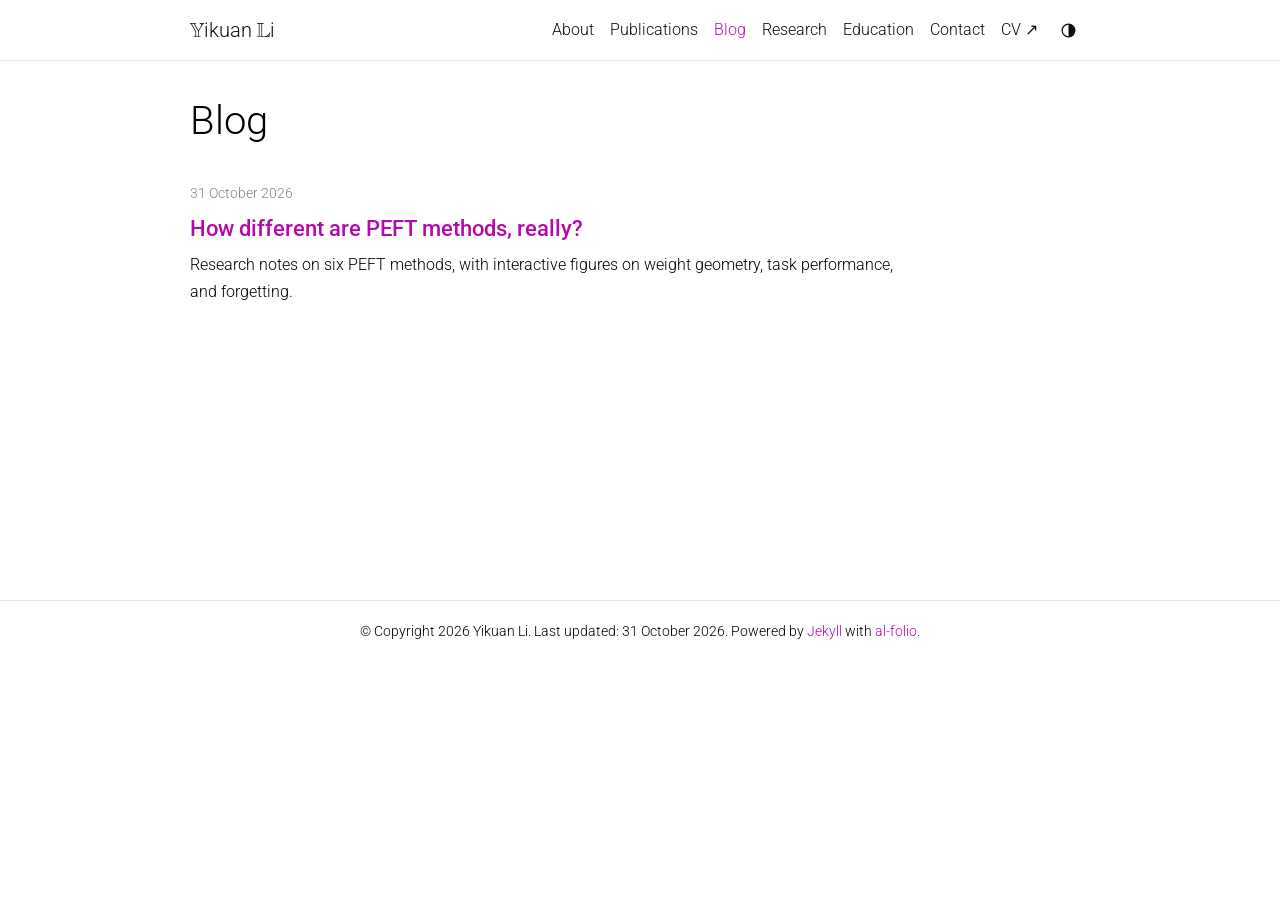
==== blog/index.html @ f4302df3 "Update Blog 2026-10-31" ====
<!DOCTYPE html> <html lang="en"> <head> <meta http-equiv="Content-Type" content="text/html; charset=UTF-8"> <meta charset="utf-8"> <meta name="viewport" content="width=device-width, initial-scale=1, shrink-to-fit=no"> <meta http-equiv="X-UA-Compatible" content="IE=edge"> <title> Blog | Yikuan Li — Academic Website </title> <meta name="author" content="Yikuan Li"> <meta name="description" content="Research notes by Yikuan Li."> <meta name="keywords" content="Yikuan Li, Warwick, large language models, pre-training, post-training, optimizers, PEFT"> <meta http-equiv="Content-Security-Policy" content="default-src 'self'; script-src 'self' 'unsafe-inline' https:; style-src 'self' 'unsafe-inline' https:; img-src 'self' data: https:; font-src 'self' data: https:; media-src 'self' https:; frame-src 'self' https:; connect-src 'self' https:;"> <style>
  :root {
    --max-content-width: 930px;
  }
</style> <link rel="stylesheet" href="/assets/css/tailwind.css?v=50c64c15cbb9fd1ce6056fdb8bcb4b62"> <link defer rel="stylesheet" href="/assets/css/jekyll-pygments-themes-github.css?v=591dab5a4e56573bf4ef7fd332894c99" media="" id="highlight_theme_light"> <link rel="shortcut icon" href="/assets/img/favicon.svg?v=a6e8f90758113d9f0fc6253f316c6c0c"> <link rel="stylesheet" href="/assets/css/main.css?v=3116ba77db9ee1581d05bb3e86fbf7f1"> <link rel="canonical" href="https://kuaaannn.github.io/blog/"> <script src="/assets/js/theme.js?v=5286c3e4c334d0ecb8fc0c40ff4fa7ec"></script> <link defer rel="stylesheet" href="/assets/css/jekyll-pygments-themes-native.css?v=5847e5ed4a4568527aa6cfab446049ca" media="none" id="highlight_theme_dark"> <script>
    initTheme();
  </script> <link rel="stylesheet" href="/assets/css/site.css?v=a1cd5d10ebbd7c1ac195c4e459d52223"> <script defer src="/assets/js/site.js?v=5c3663d835994f25e3c44d00c64a2917"></script> </head> <body class="fixed-top-nav sticky-bottom-footer"> <a class="skip-link" href="#main">Skip to content</a> <header> <nav id="navbar" class="navbar navbar-light navbar-expand-sm fixed-top" aria-label="Main navigation"> <div class="container"> <a class="navbar-brand title" href="/" aria-label="Yikuan Li"><span class="mathbb-initial"><span class="mathbb-initial-text">Y</span><svg xmlns="http://www.w3.org/2000/svg" viewbox="4 18.416 27.127 27.168" aria-hidden="true" focusable="false"><path d="M19.983 32.297 14.629 22.7C14.431 22.422 13.994 21.629 13.836 21.312C13.479 20.717 13.479 20.637 13.32 20.003C13.796 19.844 13.875 19.805 14.431 19.805C14.748 19.805 15.422 19.805 15.422 19.13C15.422 18.416 14.827 18.416 14.113 18.416H5.348C4.635 18.416 4 18.416 4 19.13C4 19.765 4.674 19.805 4.912 19.805C5.745 19.844 5.824 20.042 6.419 21.074L14.351 35.153V41.419C14.351 43.918 14.034 44.156 11.694 44.195C11.416 44.195 10.663 44.195 10.663 44.87C10.663 45.584 11.297 45.584 12.011 45.584H23.195C23.909 45.584 24.504 45.584 24.504 44.87C24.504 44.195 23.83 44.195 23.314 44.195C21.093 44.195 20.816 43.759 20.816 41.419V33.527L25.972 25.198C27.598 22.62 29.184 20.082 30.374 19.805C30.652 19.765 31.127 19.646 31.127 19.13C31.127 18.416 30.533 18.416 29.819 18.416H23.751C23.037 18.416 22.402 18.416 22.402 19.13C22.402 19.725 22.997 19.765 23.275 19.805C25.258 20.042 25.615 21.827 25.615 22.422C25.615 22.779 25.496 23.414 25.099 24.048ZM28.034 19.805C27.875 20.003 27.042 21.034 26.844 21.312C26.686 20.796 26.408 20.201 26.051 19.805ZM15.303 44.195C15.739 43.323 15.739 41.935 15.739 41.499V34.796L7.331 19.805H11.972C11.932 20.399 11.932 20.677 12.606 22.025C12.924 22.62 13.796 24.088 14.113 24.683C14.827 25.952 18.674 32.853 19.428 34.082V41.499C19.428 41.975 19.428 43.323 19.864 44.195Z"></path></svg></span>ikuan <span class="mathbb-initial mathbb-initial-l"><span class="mathbb-initial-text">L</span><svg xmlns="http://www.w3.org/2000/svg" viewbox="35.212 18.416 24.788 27.168" aria-hidden="true" focusable="false"><path d="M45.008 22.065C45.008 20.122 45.127 19.805 47.19 19.805C47.626 19.805 48.3 19.805 48.3 19.13C48.3 18.416 47.705 18.416 46.992 18.416H36.561C35.847 18.416 35.212 18.416 35.212 19.13C35.212 19.805 35.966 19.805 36.283 19.805C38.544 19.805 38.703 20.122 38.703 22.065V41.935C38.703 43.799 38.584 44.195 36.482 44.195C35.887 44.195 35.212 44.195 35.212 44.87C35.212 45.584 35.847 45.584 36.561 45.584H57.581C58.334 45.584 58.691 45.584 58.85 45.068C58.89 44.949 60 37.572 60 37.414C60 36.977 59.643 36.7 59.326 36.7C59.008 36.7 58.691 36.938 58.612 37.255C58.374 38.405 57.938 40.348 54.646 42.411C52.108 44.037 50.085 44.195 48.776 44.195H46.714C45.762 44.195 45.008 44.195 45.008 41.538ZM40.091 21.986C40.091 21.51 40.091 20.518 39.773 19.805H43.938C43.62 20.518 43.62 21.47 43.62 21.986V41.618C43.62 43.045 43.898 43.839 44.057 44.195H39.773C40.091 43.482 40.091 42.49 40.091 42.014ZM57.581 44.195H54.487V44.156C56.272 43.164 57.303 42.173 57.977 41.499Z"></path></svg></span>i</a> <button class="navbar-toggler collapsed navbar-toggler-main" type="button" data-nav-toggle="navbarNav" aria-controls="navbarNav" aria-expanded="false" aria-label="Toggle navigation"> <span class="icon-bar top-bar"></span> <span class="icon-bar middle-bar"></span> <span class="icon-bar bottom-bar"></span> </button> <div class="collapse navbar-collapse navbar-collapse-main" id="navbarNav"> <ul class="navbar-nav navbar-menu-list flex-nowrap"> <li class="nav-item"><a class="nav-link" href="/#about">About</a></li> <li class="nav-item"><a class="nav-link" href="/#publications">Publications</a></li> <li class="nav-item"><a class="nav-link" href="/blog/" aria-current="page">Blog</a></li> <li class="nav-item"><a class="nav-link" href="/#research">Research</a></li> <li class="nav-item"><a class="nav-link" href="/#education">Education</a></li> <li class="nav-item"><a class="nav-link" href="/#contact">Contact</a></li> <li class="nav-item"><a class="nav-link" href="/yikuan_li_cv.pdf" target="_blank" rel="noopener" aria-label="View CV (PDF)" title="View CV (PDF)">CV <span aria-hidden="true">↗</span></a></li> <li class="toggle-container"> <button id="light-toggle" type="button" title="Change color theme" aria-label="Change color theme"> <svg id="light-toggle-system" viewbox="0 0 24 24" aria-hidden="true"><circle cx="12" cy="12" r="8"></circle><path d="M12 4a8 8 0 0 1 0 16z" fill="currentColor" stroke="none"></path></svg> <svg id="light-toggle-dark" viewbox="0 0 24 24" aria-hidden="true"><path d="M20 15.1A8.4 8.4 0 0 1 8.9 4a8.4 8.4 0 1 0 11.1 11.1Z"></path></svg> <svg id="light-toggle-light" viewbox="0 0 24 24" aria-hidden="true"><circle cx="12" cy="12" r="4"></circle><path d="M12 2v2m0 16v2M2 12h2m16 0h2M4.9 4.9l1.4 1.4m11.4 11.4 1.4 1.4M4.9 19.1l1.4-1.4M17.7 6.3l1.4-1.4"></path></svg> </button> </li> </ul> </div> </div> </nav> </header> <div class="container mt-5" role="main"> <div class="post blog-index" id="top"> <header class="post-header"><h1 class="post-title">Blog</h1></header> <article id="main"><ul class="blog-post-list"> <li> <time datetime="2026-10-31">31 October 2026</time> <h2><a href="/peft-methods/">How different are PEFT methods, really?</a></h2> <p>Research notes on six PEFT methods, with interactive figures on weight geometry, task performance, and forgetting.</p> </li> </ul> </article> </div> </div> <footer class="sticky-bottom mt-5" role="contentinfo"> <div class="container"> © Copyright 2026 Yikuan Li. Last updated: 31 October 2026. Powered by <a href="https://jekyllrb.com/" rel="external nofollow noopener" target="_blank">Jekyll</a> with <a href="https://github.com/alshedivat/al-folio" rel="external nofollow noopener" target="_blank">al-folio</a>. </div> </footer> <script>
  window.alFolio = {
    compatBootstrap: false
  };
</script> <script src="/assets/js/nav-toggle.js?v=141bd79a73ebc0f0b6ea58e440ae79fc"></script> <script src="/assets/js/tooltips-setup.js?v=fe487e99db6c43751e6e7bdb2d6a0611"></script> <script src="/assets/js/no_defer.js?v=53b1b1a645525975c963ce8bf8bfefcf"></script> <script defer src="/assets/js/common.js?v=87baac90f765f2f3362dcf6aaf312a8a"></script> <script defer src="/assets/js/copy_code.js?v=c8a01c11a92744d44b093fc3bda915df" type="text/javascript"></script> <script defer src="/assets/js/jupyter_new_tab.js?v=896d254890d9b47f0281f63bfccf0dee"></script> </body> </html>
---- assets/css/jekyll-pygments-themes-github.css ----
/* https://github.com/jwarby/jekyll-pygments-themes */
.highlight .hll {
  background-color: #ffffcc;
}
.highlight .c {
  color: #999988;
  font-style: italic;
} /* Comment */
.highlight .err {
  color: #a61717;
  background-color: #e3d2d2;
} /* Error */
.highlight .k {
  color: #000000;
  font-weight: bold;
} /* Keyword */
.highlight .o {
  color: #000000;
  font-weight: bold;
} /* Operator */
.highlight .cm {
  color: #999988;
  font-style: italic;
} /* Comment.Multiline */
.highlight .cp {
  color: #999999;
  font-weight: bold;
  font-style: italic;
} /* Comment.Preproc */
.highlight .c1 {
  color: #999988;
  font-style: italic;
} /* Comment.Single */
.highlight .cs {
  color: #999999;
  font-weight: bold;
  font-style: italic;
} /* Comment.Special */
.highlight .gd {
  color: #000000;
  background-color: #ffdddd;
} /* Generic.Deleted */
.highlight .ge {
  color: #000000;
  font-style: italic;
} /* Generic.Emph */
.highlight .gr {
  color: #aa0000;
} /* Generic.Error */
.highlight .gh {
  color: #999999;
} /* Generic.Heading */
.highlight .gi {
  color: #000000;
  background-color: #ddffdd;
} /* Generic.Inserted */
.highlight .go {
  color: #888888;
} /* Generic.Output */
.highlight .gp {
  color: #555555;
} /* Generic.Prompt */
.highlight .gs {
  font-weight: bold;
} /* Generic.Strong */
.highlight .gu {
  color: #aaaaaa;
} /* Generic.Subheading */
.highlight .gt {
  color: #aa0000;
} /* Generic.Traceback */
.highlight .kc {
  color: #000000;
  font-weight: bold;
} /* Keyword.Constant */
.highlight .kd {
  color: #000000;
  font-weight: bold;
} /* Keyword.Declaration */
.highlight .kn {
  color: #000000;
  font-weight: bold;
} /* Keyword.Namespace */
.highlight .kp {
  color: #000000;
  font-weight: bold;
} /* Keyword.Pseudo */
.highlight .kr {
  color: #000000;
  font-weight: bold;
} /* Keyword.Reserved */
.highlight .kt {
  color: #445588;
  font-weight: bold;
} /* Keyword.Type */
.highlight .m {
  color: #009999;
} /* Literal.Number */
.highlight .s {
  color: #d01040;
} /* Literal.String */
.highlight .na {
  color: #008080;
} /* Name.Attribute */
.highlight .nb {
  color: #0086b3;
} /* Name.Builtin */
.highlight .nc {
  color: #445588;
  font-weight: bold;
} /* Name.Class */
.highlight .no {
  color: #008080;
} /* Name.Constant */
.highlight .nd {
  color: #3c5d5d;
  font-weight: bold;
} /* Name.Decorator */
.highlight .ni {
  color: #800080;
} /* Name.Entity */
.highlight .ne {
  color: #990000;
  font-weight: bold;
} /* Name.Exception */
.highlight .nf {
  color: #990000;
  font-weight: bold;
} /* Name.Function */
.highlight .nl {
  color: #990000;
  font-weight: bold;
} /* Name.Label */
.highlight .nn {
  color: #555555;
} /* Name.Namespace */
.highlight .nt {
  color: #000080;
} /* Name.Tag */
.highlight .nv {
  color: #008080;
} /* Name.Variable */
.highlight .ow {
  color: #000000;
  font-weight: bold;
} /* Operator.Word */
.highlight .w {
  color: #bbbbbb;
} /* Text.Whitespace */
.highlight .mf {
  color: #009999;
} /* Literal.Number.Float */
.highlight .mh {
  color: #009999;
} /* Literal.Number.Hex */
.highlight .mi {
  color: #009999;
} /* Literal.Number.Integer */
.highlight .mo {
  color: #009999;
} /* Literal.Number.Oct */
.highlight .sb {
  color: #d01040;
} /* Literal.String.Backtick */
.highlight .sc {
  color: #d01040;
} /* Literal.String.Char */
.highlight .sd {
  color: #d01040;
} /* Literal.String.Doc */
.highlight .s2 {
  color: #d01040;
} /* Literal.String.Double */
.highlight .se {
  color: #d01040;
} /* Literal.String.Escape */
.highlight .sh {
  color: #d01040;
} /* Literal.String.Heredoc */
.highlight .si {
  color: #d01040;
} /* Literal.String.Interpol */
.highlight .sx {
  color: #d01040;
} /* Literal.String.Other */
.highlight .sr {
  color: #009926;
} /* Literal.String.Regex */
.highlight .s1 {
  color: #d01040;
} /* Literal.String.Single */
.highlight .ss {
  color: #990073;
} /* Literal.String.Symbol */
.highlight .bp {
  color: #999999;
} /* Name.Builtin.Pseudo */
.highlight .vc {
  color: #008080;
} /* Name.Variable.Class */
.highlight .vg {
  color: #008080;
} /* Name.Variable.Global */
.highlight .vi {
  color: #008080;
} /* Name.Variable.Instance */
.highlight .il {
  color: #009999;
} /* Literal.Number.Integer.Long */
---- assets/css/main.css ----
﻿:root{color-scheme:light;--global-bg-color: #ffffff;--global-code-bg-color: rgba(181, 9, 172, 0.05);--global-text-color: #000000;--global-text-color-light: #828282;--global-theme-color: #b509ac;--global-hover-color: #b509ac;--global-hover-text-color: #ffffff;--global-footer-bg-color: #1c1c1d;--global-footer-text-color: #e8e8e8;--global-footer-link-color: #ffffff;--global-distill-app-color: #828282;--global-divider-color: rgba(0, 0, 0, 0.1);--global-card-bg-color: #ffffff;--global-highlight-color: #b71c1c;--global-back-to-top-bg-color: rgba( 0, 0, 0, 0.4 );--global-back-to-top-text-color: #ffffff;--global-newsletter-bg-color: #ffffff;--global-newsletter-text-color: #000000;--global-tip-block: #42b983;--global-tip-block-bg: #e2f5ec;--global-tip-block-text: #215d42;--global-tip-block-title: #359469;--global-warning-block: #e7c000;--global-warning-block-bg: #fff8d8;--global-warning-block-text: #6b5900;--global-warning-block-title: #b29400;--global-danger-block: #c00;--global-danger-block-bg: #ffe0e0;--global-danger-block-text: #600;--global-danger-block-title: #c00}:root #light-toggle-system{display:inline-block}:root #light-toggle-dark{display:none}:root #light-toggle-light{display:none}:root .only-light{display:block}:root .only-dark{display:none}:root #back-to-top{color:var(--global-back-to-top-text-color);background:var(--global-back-to-top-bg-color);bottom:30px;right:30px;height:40px;width:40px;z-index:10}html[data-theme=dark]{color-scheme:dark;--global-bg-color: #1c1c1d;--global-code-bg-color: #2c3237;--global-text-color: #e8e8e8;--global-text-color-light: #828282;--global-theme-color: #2698ba;--global-hover-color: #2698ba;--global-hover-text-color: #ffffff;--global-footer-bg-color: #e8e8e8;--global-footer-text-color: #1c1c1d;--global-footer-link-color: #000000;--global-distill-app-color: #e8e8e8;--global-divider-color: #424246;--global-card-bg-color: #212529;--global-back-to-top-bg-color: rgba( 255, 255, 255, 0.5 );--global-back-to-top-text-color: #000000;--global-newsletter-bg-color: #e8e8e8;--global-newsletter-text-color: #1c1c1d;--global-tip-block: #42b983;--global-tip-block-bg: #215d42;--global-tip-block-text: #beffe2;--global-tip-block-title: #e2f5ec;--global-warning-block: #e7c000;--global-warning-block-bg: #6b5900;--global-warning-block-text: #fff2af;--global-warning-block-title: #fff8d8;--global-danger-block: #c00;--global-danger-block-bg: #600;--global-danger-block-text: #ffb9b9;--global-danger-block-title: #ffe0e0}html[data-theme=dark] .only-light{display:none}html[data-theme=dark] .only-dark{display:block}html[data-theme-setting=dark] #light-toggle-system{display:none}html[data-theme-setting=dark] #light-toggle-dark{display:inline-block}html[data-theme-setting=dark] #light-toggle-light{display:none}html[data-theme-setting=dark] #back-to-top{color:var(--global-back-to-top-text-color);background:var(--global-back-to-top-bg-color)}html[data-theme-setting=light] #light-toggle-system{display:none}html[data-theme-setting=light] #light-toggle-dark{display:none}html[data-theme-setting=light] #light-toggle-light{display:inline-block}.fa-half-sun-moon{position:relative;display:inline-block;--fa-font: var(--fa-font-solid);speak:none;font-style:normal;font-variant:normal;text-rendering:auto;-webkit-font-smoothing:antialiased;-moz-osx-font-smoothing:grayscale;width:1em;height:1em}.fa-half-sun-moon::before,.fa-half-sun-moon::after{content:"";position:absolute;inset:0;top:-0.5px;bottom:-0.5px;text-align:center;line-height:1em;clip-path:polygon(0 0, 100% 0, 100% 100%, 0 100%);font:var(--fa-font)}.fa-half-sun-moon::before{content:"";color:var(--global-text-color);clip-path:polygon(0 0, calc(50% - 0.5px) 0, calc(50% - 0.5px) 100%, 0 100%)}.fa-half-sun-moon::after{content:"";color:var(--global-text-color);clip-path:polygon(calc(50% + 0.5px) 0, 100% 0, 100% 100%, calc(50% + 0.5px) 100%);right:-1.5px;transform:translateX(-1px)}#light-toggle:hover .fa-half-sun-moon::before{color:var(--global-theme-color)}#light-toggle:hover .fa-half-sun-moon::after{color:var(--global-theme-color)}body{padding-bottom:70px;color:var(--global-text-color);background-color:var(--global-bg-color)}body h1,body h2,body h3,body h4,body h5,body h6{scroll-margin-top:66px}body.fixed-top-nav{padding-top:57px}body.sticky-bottom-footer{padding-bottom:0}.container{max-width:930px}.profile img{width:100%}p,h1,h2,h3,h4,h5,h6,em,div,li,span,strong{color:var(--global-text-color)}hr{border-top:1px solid var(--global-divider-color)}table:not(.table) td,table:not(.table) th{font-size:1rem;padding:.45rem 1rem .45rem 0;border-top:1px solid var(--global-divider-color)}table:not(.table) th{font-weight:600}a,table.table a{color:var(--global-theme-color)}a:hover,table.table a:hover{color:var(--global-theme-color);text-decoration:underline}a:hover:after :not(.nav-item.dropdown),table.table a:hover:after :not(.nav-item.dropdown){width:100%}.table-dark{background-color:rgba(0,0,0,0)}.table-dark.table-bordered{border:1px solid var(--global-divider-color) !important}blockquote{background:var(--global-bg-color);border-left:5px solid var(--global-theme-color);margin:1.5em 0;padding:1em;font-size:1.2rem}blockquote p{margin-bottom:0}blockquote.block-tip{border-color:var(--global-tip-block);background-color:var(--global-tip-block-bg)}blockquote.block-tip em,blockquote.block-tip li,blockquote.block-tip p,blockquote.block-tip strong{color:var(--global-tip-block-text)}blockquote.block-tip a,blockquote.block-tip h1,blockquote.block-tip h2,blockquote.block-tip h3,blockquote.block-tip h4,blockquote.block-tip h5,blockquote.block-tip h6{color:var(--global-tip-block-title)}blockquote.block-warning{border-color:var(--global-warning-block);background-color:var(--global-warning-block-bg)}blockquote.block-warning em,blockquote.block-warning li,blockquote.block-warning p,blockquote.block-warning strong{color:var(--global-warning-block-text)}blockquote.block-warning a,blockquote.block-warning h1,blockquote.block-warning h2,blockquote.block-warning h3,blockquote.block-warning h4,blockquote.block-warning h5,blockquote.block-warning h6{color:var(--global-warning-block-title)}blockquote.block-danger{border-color:var(--global-danger-block);background-color:var(--global-danger-block-bg)}blockquote.block-danger em,blockquote.block-danger li,blockquote.block-danger p,blockquote.block-danger strong{color:var(--global-danger-block-text)}blockquote.block-danger a,blockquote.block-danger h1,blockquote.block-danger h2,blockquote.block-danger h3,blockquote.block-danger h4,blockquote.block-danger h5,blockquote.block-danger h6{color:var(--global-danger-block-title)}.navbar{box-shadow:none;border-bottom:1px solid var(--global-divider-color);background-color:var(--global-bg-color);opacity:.95}.navbar .navbar-collapse-main{justify-content:flex-end;text-align:right}.navbar .navbar-menu-list{margin-left:auto}@media(max-width: 575.98px){.navbar .navbar-toggler-main{margin-left:auto}.navbar .navbar-collapse-main{text-align:left}.navbar .navbar-menu-list{margin-left:0;align-items:flex-start;width:100%}.navbar .navbar-menu-list>.nav-item.dropdown{width:100%}.navbar .dropdown-menu{position:static;width:100%;min-width:100%;margin-top:0;text-align:left;box-shadow:none}.navbar .dropdown-item{white-space:normal;text-align:left}}.navbar .dropdown-menu,.btn-group.dropdown .dropdown-menu{background-color:var(--global-bg-color);border:1px solid var(--global-divider-color)}.navbar .dropdown-menu a:not(.active),.btn-group.dropdown .dropdown-menu a:not(.active){color:var(--global-text-color)}.navbar .dropdown-menu a:hover,.btn-group.dropdown .dropdown-menu a:hover{color:var(--global-hover-color)}.navbar .dropdown-menu .dropdown-divider,.btn-group.dropdown .dropdown-menu .dropdown-divider{border-top:1px solid var(--global-divider-color) !important}.dropdown-item{color:var(--global-text-color)}.dropdown-item:hover{color:var(--global-hover-color);background-color:var(--global-bg-color)}.dropdown-item.active,.dropdown-item:active{background-color:var(--global-hover-color);color:var(--global-hover-text-color) !important}.dropdown-item.active:hover,.dropdown-item:active:hover{color:var(--global-hover-text-color)}.navbar.navbar-light a:hover{text-decoration:none}.navbar.navbar-light .navbar-brand{color:var(--global-text-color)}.navbar.navbar-light .navbar-nav .nav-item .nav-link{color:var(--global-text-color)}.navbar.navbar-light .navbar-nav .nav-item .nav-link:hover{color:var(--global-hover-color)}.navbar.navbar-light .navbar-nav .nav-item.active>.nav-link{background-color:inherit;font-weight:bolder;color:var(--global-theme-color)}.navbar.navbar-light .navbar-nav .nav-item.active>.nav-link:hover{color:var(--global-hover-color)}.navbar.navbar-light .navbar-brand.social{padding-bottom:0;padding-top:0;font-size:1.7rem}.navbar.navbar-light .navbar-brand.social a img{width:1.7rem;height:1.7rem;margin-bottom:.5rem}.navbar.navbar-light .navbar-brand.social a svg{width:1.7rem;height:1.7rem;margin-bottom:.5rem}.navbar.navbar-light .navbar-brand.social a svg image{width:1.7rem;height:1.7rem}.navbar.navbar-light .navbar-brand.social a i::before{color:var(--global-text-color);transition-property:all .2s ease-in-out}.navbar.navbar-light .navbar-brand.social a:hover i::before{color:var(--global-theme-color)}.navbar-toggler .icon-bar{display:block;width:22px;height:2px;background-color:var(--global-text-color);border-radius:1px;margin-bottom:4px;transition:all .2s}.navbar-toggler .top-bar{transform:rotate(45deg);transform-origin:10% 10%}.navbar-toggler .middle-bar{opacity:0}.navbar-toggler .bottom-bar{transform:rotate(-45deg);transform-origin:10% 90%}.navbar-toggler.collapsed .top-bar{transform:rotate(0)}.navbar-toggler.collapsed .middle-bar{opacity:1}.navbar-toggler.collapsed .bottom-bar{transform:rotate(0)}#light-toggle{padding:0;border:0;background-color:inherit;color:var(--global-text-color);cursor:pointer;width:2rem;height:2rem;display:inline-flex;align-items:center;justify-content:center}#light-toggle:hover{color:var(--global-hover-color)}@media(min-width: 576px){#light-toggle{transform:translateY(4px)}}#search-toggle{padding:0;border:0;background-color:inherit;color:var(--global-text-color);cursor:pointer}#search-toggle:hover{color:var(--global-hover-color)}footer.fixed-bottom{background-color:var(--global-footer-bg-color);font-size:.75rem}footer.fixed-bottom .container{color:var(--global-footer-text-color);padding-top:9px;padding-bottom:8px;text-align:center}footer.fixed-bottom a{color:var(--global-footer-link-color)}footer.fixed-bottom a:hover{color:var(--global-theme-color);text-decoration:none}footer.sticky-bottom{border-top:1px solid var(--global-divider-color);padding-top:40px;padding-bottom:40px;font-size:.9rem}footer.sticky-bottom .container{text-align:center}.header-bar{border-bottom:1px solid var(--global-divider-color);text-align:center;padding-top:2rem;padding-bottom:3rem}.header-bar h1{color:var(--global-theme-color);font-size:5rem}.tag-category-list{border-bottom:1px solid var(--global-divider-color);text-align:center;padding-top:1rem}.tag-category-list ul{justify-content:center;display:flow-root}.tag-category-list ul p,.tag-category-list ul li{list-style:none;display:inline-block;padding:1rem .5rem;color:var(--global-text-color-light)}.post-title mjx-container[jax=CHTML][display=true]{display:unset}.post-list{margin:0;margin-bottom:40px;padding:0}.post-list li{border-bottom:1px solid var(--global-divider-color);list-style:none;padding-top:2rem;padding-bottom:2rem}.post-list li .post-meta{color:var(--global-text-color-light);font-size:.875rem;margin-bottom:0}.post-list li .post-tags{color:var(--global-text-color-light);font-size:.875rem;padding-top:.25rem;padding-bottom:0}.post-list li a{color:var(--global-text-color);text-decoration:none}.post-list li a:hover{color:var(--global-theme-color)}.post-list li mjx-container[jax=CHTML][display=true]{display:unset}.af-pagination,.pagination{display:flex;justify-content:center;padding-left:0;margin-top:1.25rem;margin-bottom:1.5rem;list-style:none}.af-page-link,.pagination .page-link{position:relative;display:block;margin-left:-1px;line-height:1.25;color:var(--global-text-color);background-color:var(--global-bg-color);border:1px solid var(--global-divider-color);padding:.75rem 1.15rem}.af-page-link:hover,.pagination .page-link:hover{color:#000;text-decoration:none;background-color:color-mix(in srgb, var(--global-theme-color) 10%, transparent)}.af-page-item:first-child .af-page-link,.pagination .page-item:first-child .page-link{margin-left:0;border-top-left-radius:.3rem;border-bottom-left-radius:.3rem}.af-page-item:last-child .af-page-link,.pagination .page-item:last-child .page-link{border-top-right-radius:.3rem;border-bottom-right-radius:.3rem}.af-page-item.active .af-page-link,.pagination .page-item.active .page-link{color:#fff;background-color:var(--global-theme-color);border-color:var(--global-theme-color)}.af-page-item.active .af-page-link:hover,.pagination .page-item.active .page-link:hover{background-color:var(--global-theme-color)}.af-page-item.disabled .af-page-link,.pagination .page-item.disabled .page-link{color:var(--global-text-color-light);pointer-events:none;background-color:var(--global-bg-color)}.post .post-meta{color:var(--global-text-color-light);font-size:.875rem;margin-bottom:0}.post .post-tags{color:var(--global-text-color-light);font-size:.875rem;padding-top:.25rem;padding-bottom:1rem}.post .post-tags a{color:var(--global-text-color-light);text-decoration:none}.post .post-tags a:hover{color:var(--global-theme-color)}.featured-posts a{color:var(--global-text-color-light);text-decoration:none}.featured-posts a .card-text{overflow:hidden;text-overflow:ellipsis;white-space:nowrap}.featured-posts a:hover{color:var(--global-theme-color)}.featured-posts a:hover .card-title{color:var(--global-theme-color)}.featured-posts .post-meta{color:var(--global-text-color-light);font-size:.875rem;margin-bottom:0;padding-top:.5rem}.post-description{margin-bottom:2rem;font-size:.875rem}.post-description a{color:inherit}.post-description a:hover{color:var(--global-theme-color);text-decoration:none}.publications{margin-top:2rem}.publications h1{color:var(--global-theme-color);font-size:2rem;text-align:center;margin-top:1em;margin-bottom:1em}.publications h2{margin-bottom:1rem}.publications h2 span{font-size:1.5rem}.publications h2.bibliography{color:var(--global-divider-color);border-top:1px solid var(--global-divider-color);padding-top:1rem;margin-top:2rem;text-align:right}.publications ol.bibliography{list-style:none;padding:0;margin-top:0}.publications ol.bibliography li{margin-bottom:1rem}.publications ol.bibliography li .preview{display:inline-block}.publications ol.bibliography li video.preview{max-width:100%;height:auto}.publications ol.bibliography li .abbr{margin-bottom:.5rem}.publications ol.bibliography li .abbr abbr{display:inline-block;background-color:var(--global-theme-color);margin-bottom:.5rem;color:var(--global-card-bg-color) !important}.publications ol.bibliography li .abbr abbr a{color:#fff}.publications ol.bibliography li .abbr abbr a:hover{text-decoration:none}.publications ol.bibliography li .abbr .award{color:var(--global-theme-color) !important;border:1px solid var(--global-theme-color)}.publications ol.bibliography li .title{font-weight:bolder}.publications ol.bibliography li .author a{border-bottom:1px dashed var(--global-theme-color)}.publications ol.bibliography li .author a:hover{border-bottom-style:solid;text-decoration:none}.publications ol.bibliography li .author>em{border-bottom:1px solid;font-style:normal}.publications ol.bibliography li .author>span.more-authors{color:var(--global-text-color-light);border-bottom:1px dashed var(--global-text-color-light);cursor:pointer}.publications ol.bibliography li .author>span.more-authors:hover{color:var(--global-text-color);border-bottom:1px dashed var(--global-text-color)}.publications ol.bibliography li .links a.btn{color:var(--global-text-color);border:1px solid var(--global-text-color);padding-left:1rem;padding-right:1rem;padding-top:.25rem;padding-bottom:.25rem;margin-left:0}.publications ol.bibliography li .links a.btn:hover{color:var(--global-theme-color);border-color:var(--global-theme-color)}.publications ol.bibliography li .links a.award.btn{border-color:var(--global-highlight-color)}.publications ol.bibliography li .badges{padding-bottom:.5rem}.publications ol.bibliography li .badges span{display:inline-block;color:#000;height:100%;padding-right:.5rem;vertical-align:middle}.publications ol.bibliography li .badges span:hover{text-decoration:underline}.publications ol.bibliography li .hidden{font-size:.875rem;max-height:0px;overflow:hidden;text-align:justify;transition-property:.15s ease;-moz-transition:.15s ease;-ms-transition:.15s ease;-o-transition:.15s ease;transition:all .15s ease}.publications ol.bibliography li .hidden p{line-height:1.4em;margin:10px}.publications ol.bibliography li .hidden pre{font-size:1em;line-height:1.4em;padding:10px}.publications ol.bibliography li .hidden.open{max-height:100em;transition-property:.15s ease;-moz-transition:.15s ease;-ms-transition:.15s ease;-o-transition:.15s ease;transition:all .15s ease}.publications ol.bibliography li div.abstract.hidden{border:dashed 1px var(--global-bg-color)}.publications ol.bibliography li div.abstract.hidden.open{border-color:var(--global-text-color)}.publications ol.bibliography div.award.hidden{border:dashed 1px var(--global-bg-color)}.publications ol.bibliography div.award.hidden.open{border-color:var(--global-highlight-color)}.citation,.citation-number{color:var(--global-theme-color)}ul.task-list{list-style-type:none}ul.task-list>li ul{padding-inline-start:1.5rem}ul.task-list input[type=checkbox]{margin:.275rem .5rem .5rem -1rem;vertical-align:middle}.equation{margin-bottom:1rem;text-align:center}.caption{font-size:.875rem;margin-top:.75rem;margin-bottom:1.5rem;text-align:center}.card{background-color:var(--global-card-bg-color)}.card .card-img{width:100%;padding-top:1.25rem}.card .card-title{color:var(--global-text-color)}.card .card-body{padding:1.25rem 1.25rem 1.25rem 1.25rem}.hoverable{transition:transform .22s ease,box-shadow .22s ease}.hoverable:hover{transform:translateY(-4px);box-shadow:0 10px 22px rgba(0,0,0,.12),0 4px 10px rgba(0,0,0,.1)}@media(prefers-reduced-motion: reduce){.hoverable{transition:none}.hoverable:hover{transform:none}}.profile{width:100%}.profile .more-info{margin-bottom:5px;margin-top:5px;font-family:monospace}.profile .more-info p{display:inline-block;margin:0}.profile.float-right{margin-left:1rem}.profile.float-left{margin-right:1rem}@media(min-width: 576px){.profile{width:30%}.profile .address p{display:block}}.cv{margin-bottom:40px}.cv .card{background-color:var(--global-card-bg-color);border:1px solid var(--global-divider-color)}.cv .card .list-group-item{background-color:inherit;border-color:var(--global-divider-color)}.cv .card .list-group-item .badge{color:var(--global-card-bg-color) !important;background-color:var(--global-theme-color) !important}.table-cv-map{background-color:rgba(0,0,0,0);border:none;color:var(--global-text-color)}.date-column{width:75px;transform:translateX(-15px) translateY(-5px)}.projects a{text-decoration:none}.projects a:hover .card-title{color:var(--global-theme-color)}.projects .card img{width:100%}.projects .col{padding-bottom:1rem}.projects .grid-sizer,.projects .grid-item{width:250px;margin-bottom:10px}.projects h2.category{color:var(--global-divider-color);border-bottom:1px solid var(--global-divider-color);padding-top:.5rem;margin-top:2rem;margin-bottom:1rem;text-align:right}@media(min-width: 768px){.repo{max-width:50%}}.social{text-align:center}.social .contact-icons{font-size:4rem}.social .contact-icons a img{width:3.2rem;height:3.2rem;margin-bottom:1rem}.social .contact-icons a svg{width:3.5rem;height:4rem;margin-bottom:.5rem}.social .contact-icons a svg image{width:3.5rem;height:3.5rem}.social .contact-icons a i::before{color:var(--global-text-color);transition-property:all .2s ease-in-out}.social .contact-icons a:hover{text-decoration:none}.social .contact-icons a:hover i::before{color:var(--global-theme-color)}.social .contact-note{font-size:.8rem}.wechat-modal{display:none;position:fixed;z-index:1;padding-top:100px;left:0;top:0;width:100%;height:100%;overflow:auto;background-color:#000;background-color:rgba(0,0,0,.8)}.wechat-modal>img{display:block;position:relative;top:50%;left:50%;width:33%;max-width:400px;transform:translate(-50%, -50%)}@media only screen and (max-width: 400px){.wechat-modal>img{width:100%}}.distill a:hover{border-bottom-color:var(--global-theme-color);text-decoration:none}.d2h-diff-table{position:relative}figure.highlight{margin:0 0 1rem;overflow-x:auto;-webkit-overflow-scrolling:touch}figure.highlight pre{white-space:pre;word-wrap:normal;overflow-x:auto;-webkit-overflow-scrolling:touch}pre{color:var(--global-theme-color);background-color:var(--global-code-bg-color);border-radius:6px;padding:6px 12px;overflow-x:auto;-webkit-overflow-scrolling:touch;white-space:pre;word-wrap:normal}pre pre,pre code{background-color:rgba(0,0,0,0);border-radius:0;margin-bottom:0;padding:0;white-space:inherit}code{color:var(--global-theme-color);background-color:var(--global-code-bg-color);border-radius:3px;padding:3px 3px;white-space:normal;word-wrap:break-word}:not(pre)>code{font-size:.82em;font-weight:400;padding:2px 4px}progress{position:fixed;left:0;top:56px;z-index:10;width:100%;height:1px;-webkit-appearance:none;-moz-appearance:none;appearance:none;border:none;background-color:rgba(0,0,0,0);color:var(--global-theme-color)}progress::-webkit-progress-bar{background-color:rgba(0,0,0,0)}progress::-webkit-progress-value{background-color:var(--global-theme-color)}progress::-moz-progress-bar{background-color:var(--global-theme-color)}.progress-container{width:100%;background-color:rgba(0,0,0,0);position:fixed;top:56px;left:0;height:5px;display:block}.progress-bar{background-color:var(--global-theme-color);width:0%;display:block;height:inherit}html.transition,html.transition body{transition-property:color,background-color,border-color,fill,stroke,box-shadow !important;transition-duration:240ms !important;transition-timing-function:ease !important;transition-delay:0s !important}html.transition *,html.transition *:before,html.transition *:after{transition-property:background-color,border-color,box-shadow !important;transition-duration:240ms !important;transition-timing-function:ease !important;transition-delay:0s !important}.code-display-wrapper{position:relative}.code-display-wrapper .copy{background:var(--global-card-bg-color);border-color:var(--global-bg-color);border-radius:.3rem;border-style:none;color:var(--global-text-color);font-size:medium;opacity:0;position:absolute;right:.2rem;top:.2rem}.code-display-wrapper:active .copy,.code-display-wrapper:focus .copy,.code-display-wrapper:hover .copy{color:var(--global-hover-color);opacity:1}.btn-group.dropdown .btn{box-shadow:none;-webkit-box-shadow:none}.btn-group.dropdown .btn-secondary.dropdown-toggle{border:1px solid var(--global-divider-color)}.btn-group.dropdown .btn-secondary.dropdown-toggle .page-size{color:inherit}.btn-group.dropdown .btn-secondary.dropdown-toggle:not(.active){background-color:var(--global-bg-color) !important;color:var(--global-text-color)}.btn-group.dropdown .btn-secondary.dropdown-toggle:hover{background-color:var(--global-hover-color) !important;color:var(--global-hover-text-color) !important}.af-table-shell{margin:1.1rem 0 1.4rem}.af-table-toolbar{display:flex;flex-wrap:wrap;align-items:center;justify-content:space-between;gap:.7rem;margin-bottom:.6rem}.af-table-search{min-width:min(300px,100%);max-width:100%;border:1px solid var(--global-divider-color);border-radius:.4rem;background-color:var(--global-bg-color);color:var(--global-text-color);font-size:.94rem;line-height:1.4;padding:.42rem .72rem}.af-table-search:focus-visible{outline:2px solid color-mix(in srgb, var(--global-theme-color) 35%, transparent);outline-offset:1px}.af-table-pagination{display:inline-flex;align-items:center;gap:.35rem}.af-table-page-info{color:var(--global-text-color);font-size:.85rem;font-weight:500;margin-right:.3rem}.af-table-pagination button{border:1px solid var(--global-divider-color);background-color:rgba(0,0,0,0);border-radius:.35rem;color:var(--global-text-color);cursor:pointer;font-size:.85rem;font-weight:500;line-height:1;min-width:2rem;padding:.38rem .56rem;transition:background-color .2s ease,color .2s ease,border-color .2s ease}.af-table-pagination button:hover:not(:disabled){background-color:var(--global-theme-color);border-color:var(--global-theme-color);color:var(--global-hover-text-color)}.af-table-pagination button:disabled{cursor:default;opacity:.45}table[data-toggle=table].af-table-enhanced{margin-bottom:0}table[data-toggle=table].af-table-enhanced thead th{background-color:color-mix(in srgb, var(--global-theme-color) 12%, transparent);border-bottom:1px solid var(--global-divider-color);color:var(--global-text-color);font-weight:600;letter-spacing:.01em}table[data-toggle=table].af-table-enhanced th.af-sortable{cursor:pointer;user-select:none}table[data-toggle=table].af-table-enhanced th.af-sortable:hover{color:var(--global-hover-color)}table[data-toggle=table].af-table-enhanced tbody tr.af-row-selected{background-color:color-mix(in srgb, var(--global-theme-color) 12%, transparent)}#toc-sidebar{z-index:1;top:5rem}#toc-sidebar.toc>.toc-list{overflow:visible;padding-left:.8rem}#toc-sidebar .toc-list{list-style:none;margin:0;padding-left:.8rem}#toc-sidebar .toc-list .toc-list{margin-top:.12rem;margin-left:0}#toc-sidebar .toc-link{color:var(--global-text-color);display:block;position:relative;font-size:.8rem;line-height:1.4;margin:0;padding:.14rem .25rem .14rem .4rem;transition:color .2s ease,font-weight .2s ease;transform:none}#toc-sidebar .toc-link::before{background-color:color-mix(in srgb, var(--global-divider-color) 80%, transparent) !important}#toc-sidebar .toc-link:hover{color:var(--global-hover-color);text-decoration:none;transform:none}#toc-sidebar .toc-link:hover::before{background-color:var(--global-hover-color) !important}#toc-sidebar .toc-link.is-active-link{color:var(--global-theme-color);font-weight:600;transform:none}#toc-sidebar .toc-link.is-active-link::before{background-color:var(--global-theme-color) !important}#toc-sidebar .toc-link.is-active-link:hover{color:var(--global-hover-color)}#toc-sidebar .toc-link.is-active-link:hover::before{background-color:var(--global-hover-color) !important}@media(max-width: 576px){#toc-sidebar{visibility:hidden;height:0;top:0}pre{font-size:.875rem;padding:8px 10px;margin:.5rem 0}figure.highlight{margin:.5rem 0}figure.highlight pre{font-size:.875rem;padding:8px 10px}:not(pre)>code{font-size:.875rem;padding:2px 4px}}@media(max-width: 400px){pre{font-size:.8rem;padding:6px 8px}figure.highlight pre{font-size:.8rem;padding:6px 8px}:not(pre)>code{font-size:.8rem;padding:1px 3px}}@media(min-width: 577px)and (max-width: 768px){pre{font-size:.9rem;padding:8px 12px}figure.highlight pre{font-size:.9rem;padding:8px 12px}}.newsletter-form-container{margin-bottom:20px}.newsletter-form{display:flex;flex-direction:row;align-items:center;width:100%}.newsletter-form-input,.bibsearch-form-input{color:var(--global-newsletter-text-color);background:var(--global-newsletter-bg-color);border:1px solid var(--global-newsletter-text-color);outline:none;margin:0px 10px 0px 0px;width:100%;max-width:350px;min-width:100px;box-sizing:border-box;box-shadow:rgba(0,0,0,.05) 0px 1px 2px;border-radius:6px;padding:8px 12px}.newsletter-form-input:focus{border-color:var(--global-theme-color) !important}.newsletter-form-button{background:var(--global-theme-color);color:var(--global-bg-color);display:flex;width:min-content;max-width:200px;white-space:nowrap;height:38px;align-items:center;flex-direction:row;padding:9px 17px;box-shadow:rgba(0,0,0,.05) 0px 1px 2px;border-radius:6px;text-align:center;font-style:normal;font-weight:500;line-height:20px;border:none;cursor:pointer}.newsletter-loading-button{background:var(--global-theme-color);color:var(--global-bg-color);display:none;width:min-content;max-width:300px;white-space:nowrap;height:38px;align-items:center;flex-direction:row;padding:9px 17px;box-shadow:rgba(0,0,0,.05) 0px 1px 2px;border-radius:6px;text-align:center;font-style:normal;font-weight:500;line-height:20px;border:none;cursor:pointer;margin-right:20px}.newsletter-success{color:var(--global-text-color);display:none;align-items:center;width:100%}.newsletter-error{color:var(--global-theme-color);display:none;align-items:center;width:100%}.newsletter-back-button{color:var(--global-theme-color);margin:10px auto;text-align:center;display:none;background:rgba(0,0,0,0);border:none;cursor:pointer}@media(max-width: 575px){.newsletter-form-input,.newsletter-form-button,.newsletter-loading-button,.newsletter-success,.newsletter-error{font-size:16px !important}.newsletter-form-container{margin-right:20px;margin-left:20px}}.af-popover{position:absolute;z-index:1070;max-width:276px;padding:.5rem .75rem;background-color:var(--global-bg-color);border:1px solid var(--global-divider-color);border-radius:.375rem;color:var(--global-text-color);font-size:.875rem;line-height:1.5;white-space:pre-line;word-wrap:break-word;box-shadow:0 .25rem .5rem rgba(0,0,0,.15);pointer-events:none}.af-tooltip{position:absolute;z-index:1080;padding:.25rem .5rem;background-color:rgba(0,0,0,.85);border-radius:.25rem;color:#fff;font-size:.8125rem;max-width:200px;word-wrap:break-word;pointer-events:none}.popover{background-color:var(--global-bg-color);border-color:var(--global-divider-color)}.popover .popover-header{color:var(--global-text-color);border-bottom:1px solid var(--global-divider-color)}.popover .popover-body{color:var(--global-text-color)}.bs-popover-top .arrow::after{border-top-color:var(--global-bg-color)}.bs-popover-top .arrow:before{border-top-color:var(--global-divider-color)}.bs-popover-bottom .arrow::after{border-bottom-color:var(--global-bg-color)}.bs-popover-bottom .arrow:before{border-bottom-color:var(--global-divider-color)}::highlight(search){background-color:var(--global-theme-color);color:var(--global-text-color)}.unloaded{display:none !important}.medium-zoom-overlay,.medium-zoom-image--opened{z-index:999}.echarts{height:400px;width:100%}.map{height:400px;width:100%}swiper-container{--swiper-navigation-color: var(--global-theme-color);--swiper-pagination-color: var(--global-theme-color);--swiper-pagination-bullet-inactive-color: var(--global-text-color)}.ps-root .ps-algorithm{margin:.8em 0;border-top:3px solid var(--global-text-color);border-bottom:2px solid var(--global-text-color)}.ps-root .ps-algorithm.with-caption>.ps-line:first-child{border-bottom:2px solid var(--global-text-color)}ninja-keys{--ninja-accent-color: var(--global-theme-color);--ninja-icon-size: 0px;--ninja-modal-background: var(--global-bg-color);--ninja-z-index: 1031}ninja-keys::part(ninja-input){color:var(--ninja-selected-text-color)}ninja-keys::part(ninja-input-wrapper){background:var(--global-bg-color)}figure.cover{display:inline-block;text-align:center;margin:.5rem}figure.cover img{vertical-align:bottom}figure.cover figcaption.abandoned{font-family:monospace;color:#23212d;text-transform:uppercase;background-color:#ee5f5b}figure.cover figcaption.finished,figure.cover figcaption.watched{font-family:monospace;color:#23212d;text-transform:uppercase;background-color:#62c462}figure.cover figcaption.interested{font-family:monospace;color:#23212d;text-transform:uppercase;background-color:#7691db}figure.cover figcaption.paused{font-family:monospace;color:#23212d;text-transform:uppercase;background-color:#bdac7e}figure.cover figcaption.queued{font-family:monospace;color:#23212d;text-transform:uppercase;background-color:#9e76b5}figure.cover figcaption.reading,figure.cover figcaption.watching{font-family:monospace;color:#23212d;text-transform:uppercase;background-color:#f89406}figure.cover figcaption.reread,figure.cover figcaption.rewatch{font-family:monospace;color:#23212d;text-transform:uppercase;background-color:#a6517d}figure.cover figcaption.uncategorized{font-family:monospace;color:#23212d;text-transform:uppercase;background-color:#b0abb3}figure.cover a.cover-link:hover{color:#23212d !important}.calendar-toggle-btn{align-items:center;background-color:rgba(0,0,0,0);border:1px solid var(--global-theme-color);border-radius:999px;color:var(--global-theme-color);cursor:pointer;display:inline-flex;font-size:.92rem;font-weight:600;gap:.25rem;padding:.45rem .95rem;transition:background-color .2s ease,color .2s ease,box-shadow .2s ease,transform .16s ease}.calendar-toggle-btn:focus-visible{outline:2px solid color-mix(in srgb, var(--global-theme-color) 45%, transparent);outline-offset:2px}.calendar-toggle-btn:hover{background-color:color-mix(in srgb, var(--global-theme-color) 14%, transparent);box-shadow:0 6px 16px rgba(0,0,0,.09);color:var(--global-theme-color);transform:translateY(-1px)}.calendar-toggle-btn:active{transform:translateY(0);box-shadow:0 2px 8px rgba(0,0,0,.08)}.calendar-toggle-btn[aria-pressed=true],.calendar-toggle-btn.is-open{background-color:var(--global-theme-color);color:var(--global-hover-text-color);border-color:var(--global-theme-color)}.calendar-toggle-btn[aria-pressed=true]:hover,.calendar-toggle-btn.is-open:hover{background-color:var(--global-hover-color);border-color:var(--global-hover-color);color:var(--global-hover-text-color)}.calendar-toggle-btn.btn-sm{cursor:pointer;font-size:.88rem}.google-calendar-embed{width:100%;height:600px;border:none}@media(max-width: 768px){.google-calendar-embed{height:500px}}@media(max-width: 480px){.google-calendar-embed{height:400px}}mjx-container[jax=CHTML][display=true]{overflow-x:auto}.tab{display:flex;flex-wrap:wrap;margin-left:-20px;padding:0;list-style:none;position:relative}.tab>*{flex:none;padding-left:20px;position:relative}.tab>*>a{display:block;text-align:center;padding:9px 20px;color:var(--global-text-color-light);border-bottom:2px solid rgba(0,0,0,0);border-bottom-color:rgba(0,0,0,0);font-size:12px;text-transform:uppercase;transition:color .1s ease-in-out;line-height:20px}.tab>.active>a{color:var(--global-text-color);border-color:var(--global-theme-color)}.tab>li>a{text-decoration:none;cursor:pointer}.tab-content{padding:0}.tab-content>li{display:none}.tab-content>li.active{display:block}.courses{margin-top:30px}.year{margin-top:40px;margin-bottom:20px;border-bottom:1px solid var(--global-divider-color);padding-bottom:10px}.course-list{display:grid;grid-template-columns:repeat(auto-fill, minmax(300px, 1fr));gap:20px}.course-item{border:1px solid var(--global-divider-color);border-radius:5px;padding:15px;background-color:var(--global-bg-color);transition:transform .2s ease-in-out}.course-item:hover{transform:translateY(-5px);box-shadow:0 10px 20px rgba(0,0,0,.05)}.course-title{margin-top:0;margin-bottom:10px}.course-meta{font-size:.9rem;color:var(--global-text-color-light);margin-bottom:10px}.course-term,.course-instructor{margin-right:15px}.course-description{font-size:.9rem;margin-bottom:15px}.course-description p{margin-bottom:0}.course-info{margin-bottom:30px}.course-schedule{margin-bottom:30px}.course-schedule table.table{margin-top:.75rem}.course-schedule table.table thead th{background-color:color-mix(in srgb, var(--global-theme-color) 12%, transparent);border-top:0;border-bottom:1px solid var(--global-divider-color);color:var(--global-text-color);font-weight:600;letter-spacing:.01em;padding:.7rem 1rem}.course-schedule table.table tbody td{padding:.72rem 1rem}.schedule-description p{margin-bottom:0}.schedule-materials{padding-left:18px;margin-bottom:0}.typogram .diagram{display:block}.typogram .diagram line,.typogram .diagram circle,.typogram .diagram rect{stroke:var(--global-text-color)}.typogram .diagram line{stroke-width:2}.typogram .diagram circle{r:3.5}.typogram .diagram rect{width:6px;height:6px}.typogram .diagram text,.typogram .glyph,.typogram .debug text{font-family:Iosevka Fixed,monospace;font-size:3em;text-anchor:middle;alignment-baseline:central;white-space:pre;fill:var(--global-text-color)}.typogram .reserved{fill:rgba(0,0,0,0);white-space:pre}.typogram .debug[debug=true] .reserved{fill:var(--global-text-color);opacity:.5}.typogram .debug[debug=true] line.grid{stroke:var(--global-text-color);stroke-width:.2;stroke-linecap:butt;fill:var(--global-text-color);opacity:1%}.typogram polygon{stroke-width:0}.typogram .debug[debug=true] polygon.inner{fill:var(--global-text-color);stroke:var(--global-text-color);opacity:5%}.typogram polygon{stroke:var(--global-text-color);stroke-linecap:butt;fill:var(--global-text-color)}.typogram .debug[debug=true] polygon,.typogram .debug[debug=true] line.grid{opacity:10%}.typogram .debug[debug=true] polygon,.typogram .debug[debug=true] path,.typogram .debug[debug=true] circle{opacity:50%}.typogram .debug[debug=true] polygon{fill:red;stroke:red}.typogram .debug[debug=true] circle,.typogram .debug[debug=true] path{opacity:50%;fill:red}.typogram .debug[debug=true] circle{stroke:red}.typogram .debug[debug=true] .inner{stroke-width:.2}.typogram line.part{stroke-width:6;stroke-linecap:butt;stroke:var(--global-text-color)}.typogram .debug[debug=true] line.part{opacity:50%;stroke:red}.typogram .debug[debug=true] line.center{stroke-width:3;stroke-linecap:butt;opacity:10%;stroke:var(--global-text-color)}.typogram text::selection{fill:HighlightText;background-color:Highlight}/*# sourceMappingURL=main.css.map */
---- assets/css/jekyll-pygments-themes-native.css ----
/* https://github.com/jwarby/jekyll-pygments-themes */
.highlight pre {
  background-color: #404040;
}
.highlight .hll {
  background-color: #404040;
}
.highlight .c {
  color: #999999;
  font-style: italic;
} /* Comment */
.highlight .err {
  color: #a61717;
  background-color: #e3d2d2;
} /* Error */
.highlight .g {
  color: #d0d0d0;
} /* Generic */
.highlight .k {
  color: #6ab825;
  font-weight: bold;
} /* Keyword */
.highlight .l {
  color: #d0d0d0;
} /* Literal */
.highlight .n {
  color: #d0d0d0;
} /* Name */
.highlight .o {
  color: #d0d0d0;
} /* Operator */
.highlight .x {
  color: #d0d0d0;
} /* Other */
.highlight .p {
  color: #d0d0d0;
} /* Punctuation */
.highlight .cm {
  color: #999999;
  font-style: italic;
} /* Comment.Multiline */
.highlight .cp {
  color: #cd2828;
  font-weight: bold;
} /* Comment.Preproc */
.highlight .c1 {
  color: #999999;
  font-style: italic;
} /* Comment.Single */
.highlight .cs {
  color: #e50808;
  font-weight: bold;
  background-color: #520000;
} /* Comment.Special */
.highlight .gd {
  color: #d22323;
} /* Generic.Deleted */
.highlight .ge {
  color: #d0d0d0;
  font-style: italic;
} /* Generic.Emph */
.highlight .gr {
  color: #d22323;
} /* Generic.Error */
.highlight .gh {
  color: #ffffff;
  font-weight: bold;
} /* Generic.Heading */
.highlight .gi {
  color: #589819;
} /* Generic.Inserted */
.highlight .go {
  color: #cccccc;
} /* Generic.Output */
.highlight .gp {
  color: #aaaaaa;
} /* Generic.Prompt */
.highlight .gs {
  color: #d0d0d0;
  font-weight: bold;
} /* Generic.Strong */
.highlight .gu {
  color: #ffffff;
  text-decoration: underline;
} /* Generic.Subheading */
.highlight .gt {
  color: #d22323;
} /* Generic.Traceback */
.highlight .kc {
  color: #6ab825;
  font-weight: bold;
} /* Keyword.Constant */
.highlight .kd {
  color: #6ab825;
  font-weight: bold;
} /* Keyword.Declaration */
.highlight .kn {
  color: #6ab825;
  font-weight: bold;
} /* Keyword.Namespace */
.highlight .kp {
  color: #6ab825;
} /* Keyword.Pseudo */
.highlight .kr {
  color: #6ab825;
  font-weight: bold;
} /* Keyword.Reserved */
.highlight .kt {
  color: #6ab825;
  font-weight: bold;
} /* Keyword.Type */
.highlight .ld {
  color: #d0d0d0;
} /* Literal.Date */
.highlight .m {
  color: #3677a9;
} /* Literal.Number */
.highlight .s {
  color: #ed9d13;
} /* Literal.String */
.highlight .na {
  color: #bbbbbb;
} /* Name.Attribute */
.highlight .nb {
  color: #24909d;
} /* Name.Builtin */
.highlight .nc {
  color: #447fcf;
  text-decoration: underline;
} /* Name.Class */
.highlight .no {
  color: #40ffff;
} /* Name.Constant */
.highlight .nd {
  color: #ffa500;
} /* Name.Decorator */
.highlight .ni {
  color: #d0d0d0;
} /* Name.Entity */
.highlight .ne {
  color: #bbbbbb;
} /* Name.Exception */
.highlight .nf {
  color: #447fcf;
} /* Name.Function */
.highlight .nl {
  color: #d0d0d0;
} /* Name.Label */
.highlight .nn {
  color: #447fcf;
  text-decoration: underline;
} /* Name.Namespace */
.highlight .nx {
  color: #d0d0d0;
} /* Name.Other */
.highlight .py {
  color: #d0d0d0;
} /* Name.Property */
.highlight .nt {
  color: #6ab825;
  font-weight: bold;
} /* Name.Tag */
.highlight .nv {
  color: #40ffff;
} /* Name.Variable */
.highlight .ow {
  color: #6ab825;
  font-weight: bold;
} /* Operator.Word */
.highlight .w {
  color: #666666;
} /* Text.Whitespace */
.highlight .mf {
  color: #3677a9;
} /* Literal.Number.Float */
.highlight .mh {
  color: #3677a9;
} /* Literal.Number.Hex */
.highlight .mi {
  color: #3677a9;
} /* Literal.Number.Integer */
.highlight .mo {
  color: #3677a9;
} /* Literal.Number.Oct */
.highlight .sb {
  color: #ed9d13;
} /* Literal.String.Backtick */
.highlight .sc {
  color: #ed9d13;
} /* Literal.String.Char */
.highlight .sd {
  color: #ed9d13;
} /* Literal.String.Doc */
.highlight .s2 {
  color: #ed9d13;
} /* Literal.String.Double */
.highlight .se {
  color: #ed9d13;
} /* Literal.String.Escape */
.highlight .sh {
  color: #ed9d13;
} /* Literal.String.Heredoc */
.highlight .si {
  color: #ed9d13;
} /* Literal.String.Interpol */
.highlight .sx {
  color: #ffa500;
} /* Literal.String.Other */
.highlight .sr {
  color: #ed9d13;
} /* Literal.String.Regex */
.highlight .s1 {
  color: #ed9d13;
} /* Literal.String.Single */
.highlight .ss {
  color: #ed9d13;
} /* Literal.String.Symbol */
.highlight .bp {
  color: #24909d;
} /* Name.Builtin.Pseudo */
.highlight .vc {
  color: #40ffff;
} /* Name.Variable.Class */
.highlight .vg {
  color: #40ffff;
} /* Name.Variable.Global */
.highlight .vi {
  color: #40ffff;
} /* Name.Variable.Instance */
.highlight .il {
  color: #3677a9;
} /* Literal.Number.Integer.Long */
---- assets/css/site.css ----
/* Keep al-folio's base theme, with compact single-page spacing. */
@font-face {
  font-family: "Roboto";
  font-style: normal;
  font-weight: 100 900;
  font-display: swap;
  src: url("/assets/fonts/Roboto.ttf") format("truetype");
}
html { scroll-behavior: smooth; scroll-padding-top: 84px; }
/* al-folio owns the shared --global-theme-color: purple in light mode, blue in
   dark mode. Let every link inherit its native theme rules. Feature classes
   change typography only; matching accents should use that token, and SVGs
   should use currentColor rather than a separate palette. */
a { text-underline-offset: 3px; }
a.academic-link { font-weight: 500; }
a:focus-visible, button:focus-visible { outline: 2px solid var(--global-theme-color); outline-offset: 4px; }
.skip-link { position: fixed; top: -80px; left: 15px; z-index: 2000; background: var(--global-bg-color); padding: 12px 18px; border: 1px solid var(--global-theme-color); }
.skip-link:focus { top: 10px; }
#navbar .navbar-menu-list { align-items: center; }
#light-toggle { min-width: 44px; min-height: 44px; transform: none; }
#light-toggle svg { width: 19px; height: 19px; fill: none; stroke: currentColor; stroke-width: 1.6; stroke-linecap: round; stroke-linejoin: round; }
.academic-home p { margin-bottom: .65rem; line-height: 1.45; }
.academic-home .post-header { margin-bottom: 1rem; }
.mathbb-initial { position: relative; }
.mathbb-initial-text { position: absolute; opacity: 0; }
.mathbb-initial svg { width: .71em; height: .71em; fill: currentColor; vertical-align: baseline; }
.mathbb-initial-l svg { width: .648em; }
.academic-home .post-header .desc { margin-bottom: .5rem; }
.academic-home .profile { width: 160px; margin: 0 0 .75rem 1.25rem; }
.profile figure { margin: 0; }
.profile-photo { display: block; width: 100%; height: auto; border-radius: 2px; }
.profile-links { margin-top: 4px; }
.profile-links .contact-email { font-size: .8rem; margin: .5rem 0 .25rem; text-align: center; }
.contact-email .email-part { white-space: nowrap; }
.social-icons { display: flex; flex-wrap: wrap; gap: 8px; }
.profile-links .social-icons { justify-content: center; gap: 4px; }
.social-link { display: inline-flex; justify-content: center; align-items: center; width: 36px; height: 36px; border-radius: 4px; }
.social-link svg { width: 21px; height: 21px; fill: currentColor; }
.social-link:hover { background: var(--global-code-bg-color); text-decoration: none; }
.research-focus { max-width: 70ch; }
.academic-section { clear: both; margin-top: 1.25rem; }
.academic-section h2, .about-section h2 { font-size: 1.625rem; margin-bottom: .625rem; }
.academic-section h3 { font-size: 1.0625rem; font-weight: 500; margin-top: .75rem; margin-bottom: .375rem; }
.academic-section h2 + h3 { margin-top: 0; }
.academic-home .research-period { font-size: .875rem; margin-bottom: .375rem; }
.publications { margin-top: 0; }
.publication-entry .title { font-size: 1rem; margin-top: 0; }
.publication-entry .author, .publication-entry .periodical { margin-bottom: .5rem; }
.publication-entry .periodical { font-style: normal; }
.publications ol.bibliography, .publications ol.bibliography li { margin-bottom: 0; }
.education-school { margin-bottom: .5rem; }
.contact-links .social-link { width: 44px; height: 44px; }
.contact-links .social-link svg { width: 25px; height: 25px; }
footer.sticky-bottom { padding-top: 20px; padding-bottom: 20px; }
@media (max-width: 850px) {
  #navbar.navbar-expand-sm .navbar-toggler { display: block; }
  #navbar.navbar-expand-sm .navbar-collapse { flex-basis: 100%; }
  #navbar.navbar-expand-sm .navbar-nav { flex-direction: column; align-items: stretch; margin: 10px 0; width: 100%; }
  #navbar .navbar-toggler-main { margin-left: auto; }
  #navbar .navbar-collapse-main { text-align: left; }
  #navbar .navbar-menu-list { margin-left: 0; }
  #navbar .nav-link { padding: 9px 0; }
  #navbar .toggle-container { align-self: flex-start; }
  #navbar .container { flex-wrap: wrap; padding-left: 15px; padding-right: 15px; }
}
/* Match the template's layered spacing utilities and desktop menu rules. */
@layer components {
  .container[role="main"], footer.sticky-bottom { margin-top: 1.5rem !important; }
  @media (max-width: 850px) {
    #navbar.navbar-expand-sm .navbar-collapse { display: none !important; }
    #navbar.navbar-expand-sm .navbar-collapse.show { display: block !important; }
  }
}
@media (max-width: 640px) {
  .academic-home .profile { float: right !important; width: 130px; margin: 0 0 .75rem 1rem; }
  .profile-links .social-icons { gap: 0; }
  .profile-links .social-link { width: 32px; }
  .academic-home .post-title { font-size: 2rem; }
  .about-section { clear: both; }
}
@media (max-width: 360px) {
  .academic-home .profile { width: 112px; margin-left: .75rem; }
  .profile-links .social-icons { gap: 2px; }
  .profile-links .social-link { width: 26px; }
}
@media (prefers-reduced-motion: reduce) {
  html { scroll-behavior: auto; }
  html.transition, html.transition * { transition: none !important; }
}

/* The Blog index follows the homepage theme. */
.blog-index { padding-top: 1rem; min-height: 55vh; }
.blog-index .post-header { margin-bottom: 2.25rem; }
.blog-post-list { list-style: none; padding: 0; margin: 0; max-width: 720px; }
.blog-post-list time { font-size: .875rem; color: var(--global-text-color-light); }
.blog-post-list h2 { font-size: 1.35rem; font-weight: 500; line-height: 1.45; margin: .5rem 0; }
.blog-post-list p { line-height: 1.65; }
#navbar a[aria-current="page"] { color: var(--global-theme-color); }
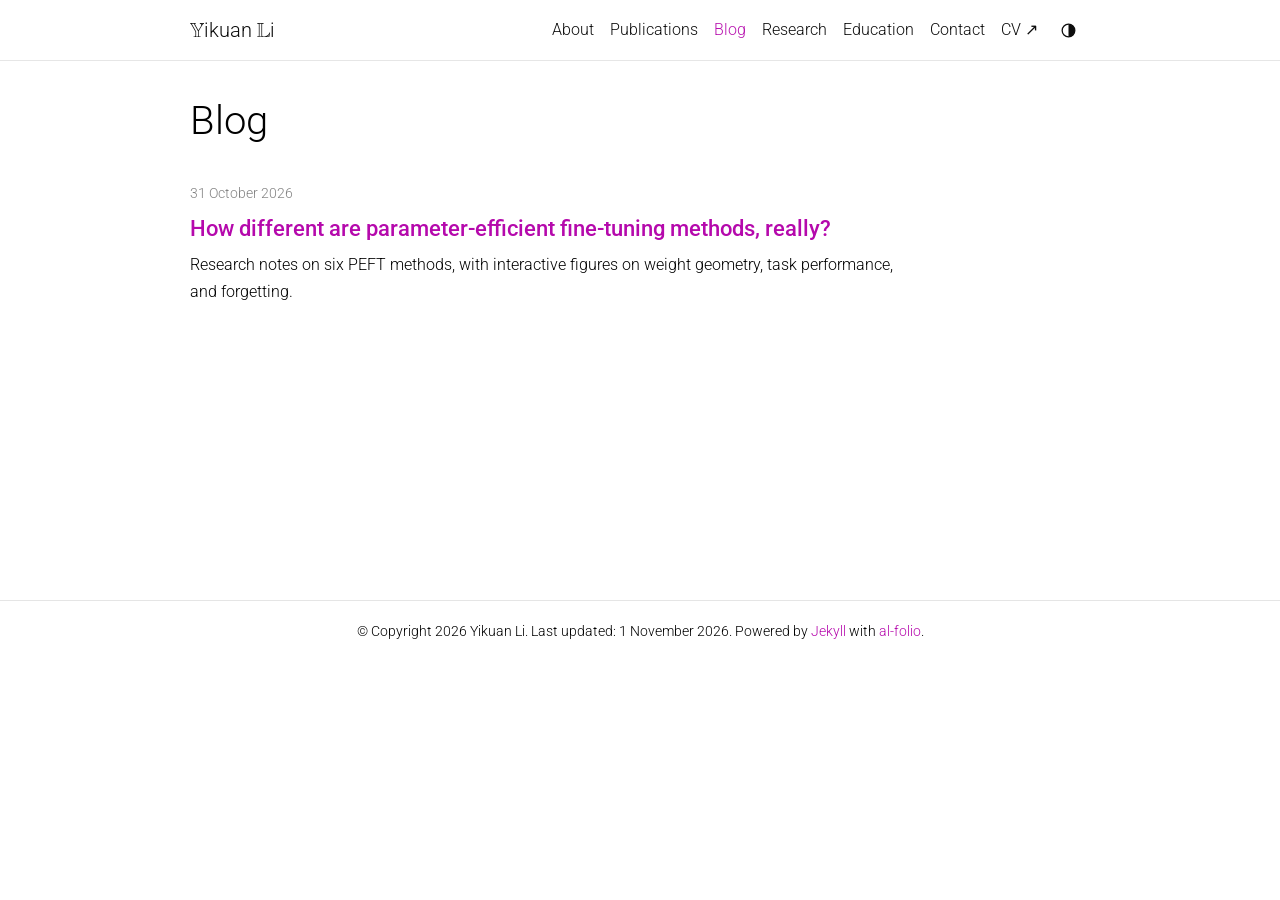
==== commit 43573c04: "Update Blog 2026-11-01" ====
--- a/blog/index.html
+++ b/blog/index.html
@@ -4,7 +4,7 @@
   }
 </style> <link rel="stylesheet" href="/assets/css/tailwind.css?v=50c64c15cbb9fd1ce6056fdb8bcb4b62"> <link defer rel="stylesheet" href="/assets/css/jekyll-pygments-themes-github.css?v=591dab5a4e56573bf4ef7fd332894c99" media="" id="highlight_theme_light"> <link rel="shortcut icon" href="/assets/img/favicon.svg?v=a6e8f90758113d9f0fc6253f316c6c0c"> <link rel="stylesheet" href="/assets/css/main.css?v=3116ba77db9ee1581d05bb3e86fbf7f1"> <link rel="canonical" href="https://kuaaannn.github.io/blog/"> <script src="/assets/js/theme.js?v=5286c3e4c334d0ecb8fc0c40ff4fa7ec"></script> <link defer rel="stylesheet" href="/assets/css/jekyll-pygments-themes-native.css?v=5847e5ed4a4568527aa6cfab446049ca" media="none" id="highlight_theme_dark"> <script>
     initTheme();
-  </script> <link rel="stylesheet" href="/assets/css/site.css?v=a1cd5d10ebbd7c1ac195c4e459d52223"> <script defer src="/assets/js/site.js?v=5c3663d835994f25e3c44d00c64a2917"></script> </head> <body class="fixed-top-nav sticky-bottom-footer"> <a class="skip-link" href="#main">Skip to content</a> <header> <nav id="navbar" class="navbar navbar-light navbar-expand-sm fixed-top" aria-label="Main navigation"> <div class="container"> <a class="navbar-brand title" href="/" aria-label="Yikuan Li"><span class="mathbb-initial"><span class="mathbb-initial-text">Y</span><svg xmlns="http://www.w3.org/2000/svg" viewbox="4 18.416 27.127 27.168" aria-hidden="true" focusable="false"><path d="M19.983 32.297 14.629 22.7C14.431 22.422 13.994 21.629 13.836 21.312C13.479 20.717 13.479 20.637 13.32 20.003C13.796 19.844 13.875 19.805 14.431 19.805C14.748 19.805 15.422 19.805 15.422 19.13C15.422 18.416 14.827 18.416 14.113 18.416H5.348C4.635 18.416 4 18.416 4 19.13C4 19.765 4.674 19.805 4.912 19.805C5.745 19.844 5.824 20.042 6.419 21.074L14.351 35.153V41.419C14.351 43.918 14.034 44.156 11.694 44.195C11.416 44.195 10.663 44.195 10.663 44.87C10.663 45.584 11.297 45.584 12.011 45.584H23.195C23.909 45.584 24.504 45.584 24.504 44.87C24.504 44.195 23.83 44.195 23.314 44.195C21.093 44.195 20.816 43.759 20.816 41.419V33.527L25.972 25.198C27.598 22.62 29.184 20.082 30.374 19.805C30.652 19.765 31.127 19.646 31.127 19.13C31.127 18.416 30.533 18.416 29.819 18.416H23.751C23.037 18.416 22.402 18.416 22.402 19.13C22.402 19.725 22.997 19.765 23.275 19.805C25.258 20.042 25.615 21.827 25.615 22.422C25.615 22.779 25.496 23.414 25.099 24.048ZM28.034 19.805C27.875 20.003 27.042 21.034 26.844 21.312C26.686 20.796 26.408 20.201 26.051 19.805ZM15.303 44.195C15.739 43.323 15.739 41.935 15.739 41.499V34.796L7.331 19.805H11.972C11.932 20.399 11.932 20.677 12.606 22.025C12.924 22.62 13.796 24.088 14.113 24.683C14.827 25.952 18.674 32.853 19.428 34.082V41.499C19.428 41.975 19.428 43.323 19.864 44.195Z"></path></svg></span>ikuan <span class="mathbb-initial mathbb-initial-l"><span class="mathbb-initial-text">L</span><svg xmlns="http://www.w3.org/2000/svg" viewbox="35.212 18.416 24.788 27.168" aria-hidden="true" focusable="false"><path d="M45.008 22.065C45.008 20.122 45.127 19.805 47.19 19.805C47.626 19.805 48.3 19.805 48.3 19.13C48.3 18.416 47.705 18.416 46.992 18.416H36.561C35.847 18.416 35.212 18.416 35.212 19.13C35.212 19.805 35.966 19.805 36.283 19.805C38.544 19.805 38.703 20.122 38.703 22.065V41.935C38.703 43.799 38.584 44.195 36.482 44.195C35.887 44.195 35.212 44.195 35.212 44.87C35.212 45.584 35.847 45.584 36.561 45.584H57.581C58.334 45.584 58.691 45.584 58.85 45.068C58.89 44.949 60 37.572 60 37.414C60 36.977 59.643 36.7 59.326 36.7C59.008 36.7 58.691 36.938 58.612 37.255C58.374 38.405 57.938 40.348 54.646 42.411C52.108 44.037 50.085 44.195 48.776 44.195H46.714C45.762 44.195 45.008 44.195 45.008 41.538ZM40.091 21.986C40.091 21.51 40.091 20.518 39.773 19.805H43.938C43.62 20.518 43.62 21.47 43.62 21.986V41.618C43.62 43.045 43.898 43.839 44.057 44.195H39.773C40.091 43.482 40.091 42.49 40.091 42.014ZM57.581 44.195H54.487V44.156C56.272 43.164 57.303 42.173 57.977 41.499Z"></path></svg></span>i</a> <button class="navbar-toggler collapsed navbar-toggler-main" type="button" data-nav-toggle="navbarNav" aria-controls="navbarNav" aria-expanded="false" aria-label="Toggle navigation"> <span class="icon-bar top-bar"></span> <span class="icon-bar middle-bar"></span> <span class="icon-bar bottom-bar"></span> </button> <div class="collapse navbar-collapse navbar-collapse-main" id="navbarNav"> <ul class="navbar-nav navbar-menu-list flex-nowrap"> <li class="nav-item"><a class="nav-link" href="/#about">About</a></li> <li class="nav-item"><a class="nav-link" href="/#publications">Publications</a></li> <li class="nav-item"><a class="nav-link" href="/blog/" aria-current="page">Blog</a></li> <li class="nav-item"><a class="nav-link" href="/#research">Research</a></li> <li class="nav-item"><a class="nav-link" href="/#education">Education</a></li> <li class="nav-item"><a class="nav-link" href="/#contact">Contact</a></li> <li class="nav-item"><a class="nav-link" href="/yikuan_li_cv.pdf" target="_blank" rel="noopener" aria-label="View CV (PDF)" title="View CV (PDF)">CV <span aria-hidden="true">↗</span></a></li> <li class="toggle-container"> <button id="light-toggle" type="button" title="Change color theme" aria-label="Change color theme"> <svg id="light-toggle-system" viewbox="0 0 24 24" aria-hidden="true"><circle cx="12" cy="12" r="8"></circle><path d="M12 4a8 8 0 0 1 0 16z" fill="currentColor" stroke="none"></path></svg> <svg id="light-toggle-dark" viewbox="0 0 24 24" aria-hidden="true"><path d="M20 15.1A8.4 8.4 0 0 1 8.9 4a8.4 8.4 0 1 0 11.1 11.1Z"></path></svg> <svg id="light-toggle-light" viewbox="0 0 24 24" aria-hidden="true"><circle cx="12" cy="12" r="4"></circle><path d="M12 2v2m0 16v2M2 12h2m16 0h2M4.9 4.9l1.4 1.4m11.4 11.4 1.4 1.4M4.9 19.1l1.4-1.4M17.7 6.3l1.4-1.4"></path></svg> </button> </li> </ul> </div> </div> </nav> </header> <div class="container mt-5" role="main"> <div class="post blog-index" id="top"> <header class="post-header"><h1 class="post-title">Blog</h1></header> <article id="main"><ul class="blog-post-list"> <li> <time datetime="2026-10-31">31 October 2026</time> <h2><a href="/peft-methods/">How different are PEFT methods, really?</a></h2> <p>Research notes on six PEFT methods, with interactive figures on weight geometry, task performance, and forgetting.</p> </li> </ul> </article> </div> </div> <footer class="sticky-bottom mt-5" role="contentinfo"> <div class="container"> © Copyright 2026 Yikuan Li. Last updated: 31 October 2026. Powered by <a href="https://jekyllrb.com/" rel="external nofollow noopener" target="_blank">Jekyll</a> with <a href="https://github.com/alshedivat/al-folio" rel="external nofollow noopener" target="_blank">al-folio</a>. </div> </footer> <script>
+  </script> <link rel="stylesheet" href="/assets/css/site.css?v=a1cd5d10ebbd7c1ac195c4e459d52223"> <script defer src="/assets/js/site.js?v=5c3663d835994f25e3c44d00c64a2917"></script> </head> <body class="fixed-top-nav sticky-bottom-footer"> <a class="skip-link" href="#main">Skip to content</a> <header> <nav id="navbar" class="navbar navbar-light navbar-expand-sm fixed-top" aria-label="Main navigation"> <div class="container"> <a class="navbar-brand title" href="/" aria-label="Yikuan Li"><span class="mathbb-initial"><span class="mathbb-initial-text">Y</span><svg xmlns="http://www.w3.org/2000/svg" viewbox="4 18.416 27.127 27.168" aria-hidden="true" focusable="false"><path d="M19.983 32.297 14.629 22.7C14.431 22.422 13.994 21.629 13.836 21.312C13.479 20.717 13.479 20.637 13.32 20.003C13.796 19.844 13.875 19.805 14.431 19.805C14.748 19.805 15.422 19.805 15.422 19.13C15.422 18.416 14.827 18.416 14.113 18.416H5.348C4.635 18.416 4 18.416 4 19.13C4 19.765 4.674 19.805 4.912 19.805C5.745 19.844 5.824 20.042 6.419 21.074L14.351 35.153V41.419C14.351 43.918 14.034 44.156 11.694 44.195C11.416 44.195 10.663 44.195 10.663 44.87C10.663 45.584 11.297 45.584 12.011 45.584H23.195C23.909 45.584 24.504 45.584 24.504 44.87C24.504 44.195 23.83 44.195 23.314 44.195C21.093 44.195 20.816 43.759 20.816 41.419V33.527L25.972 25.198C27.598 22.62 29.184 20.082 30.374 19.805C30.652 19.765 31.127 19.646 31.127 19.13C31.127 18.416 30.533 18.416 29.819 18.416H23.751C23.037 18.416 22.402 18.416 22.402 19.13C22.402 19.725 22.997 19.765 23.275 19.805C25.258 20.042 25.615 21.827 25.615 22.422C25.615 22.779 25.496 23.414 25.099 24.048ZM28.034 19.805C27.875 20.003 27.042 21.034 26.844 21.312C26.686 20.796 26.408 20.201 26.051 19.805ZM15.303 44.195C15.739 43.323 15.739 41.935 15.739 41.499V34.796L7.331 19.805H11.972C11.932 20.399 11.932 20.677 12.606 22.025C12.924 22.62 13.796 24.088 14.113 24.683C14.827 25.952 18.674 32.853 19.428 34.082V41.499C19.428 41.975 19.428 43.323 19.864 44.195Z"></path></svg></span>ikuan <span class="mathbb-initial mathbb-initial-l"><span class="mathbb-initial-text">L</span><svg xmlns="http://www.w3.org/2000/svg" viewbox="35.212 18.416 24.788 27.168" aria-hidden="true" focusable="false"><path d="M45.008 22.065C45.008 20.122 45.127 19.805 47.19 19.805C47.626 19.805 48.3 19.805 48.3 19.13C48.3 18.416 47.705 18.416 46.992 18.416H36.561C35.847 18.416 35.212 18.416 35.212 19.13C35.212 19.805 35.966 19.805 36.283 19.805C38.544 19.805 38.703 20.122 38.703 22.065V41.935C38.703 43.799 38.584 44.195 36.482 44.195C35.887 44.195 35.212 44.195 35.212 44.87C35.212 45.584 35.847 45.584 36.561 45.584H57.581C58.334 45.584 58.691 45.584 58.85 45.068C58.89 44.949 60 37.572 60 37.414C60 36.977 59.643 36.7 59.326 36.7C59.008 36.7 58.691 36.938 58.612 37.255C58.374 38.405 57.938 40.348 54.646 42.411C52.108 44.037 50.085 44.195 48.776 44.195H46.714C45.762 44.195 45.008 44.195 45.008 41.538ZM40.091 21.986C40.091 21.51 40.091 20.518 39.773 19.805H43.938C43.62 20.518 43.62 21.47 43.62 21.986V41.618C43.62 43.045 43.898 43.839 44.057 44.195H39.773C40.091 43.482 40.091 42.49 40.091 42.014ZM57.581 44.195H54.487V44.156C56.272 43.164 57.303 42.173 57.977 41.499Z"></path></svg></span>i</a> <button class="navbar-toggler collapsed navbar-toggler-main" type="button" data-nav-toggle="navbarNav" aria-controls="navbarNav" aria-expanded="false" aria-label="Toggle navigation"> <span class="icon-bar top-bar"></span> <span class="icon-bar middle-bar"></span> <span class="icon-bar bottom-bar"></span> </button> <div class="collapse navbar-collapse navbar-collapse-main" id="navbarNav"> <ul class="navbar-nav navbar-menu-list flex-nowrap"> <li class="nav-item"><a class="nav-link" href="/#about">About</a></li> <li class="nav-item"><a class="nav-link" href="/#publications">Publications</a></li> <li class="nav-item"><a class="nav-link" href="/blog/" aria-current="page">Blog</a></li> <li class="nav-item"><a class="nav-link" href="/#research">Research</a></li> <li class="nav-item"><a class="nav-link" href="/#education">Education</a></li> <li class="nav-item"><a class="nav-link" href="/#contact">Contact</a></li> <li class="nav-item"><a class="nav-link" href="/yikuan_li_cv.pdf" target="_blank" rel="noopener" aria-label="View CV (PDF)" title="View CV (PDF)">CV <span aria-hidden="true">↗</span></a></li> <li class="toggle-container"> <button id="light-toggle" type="button" title="Change color theme" aria-label="Change color theme"> <svg id="light-toggle-system" viewbox="0 0 24 24" aria-hidden="true"><circle cx="12" cy="12" r="8"></circle><path d="M12 4a8 8 0 0 1 0 16z" fill="currentColor" stroke="none"></path></svg> <svg id="light-toggle-dark" viewbox="0 0 24 24" aria-hidden="true"><path d="M20 15.1A8.4 8.4 0 0 1 8.9 4a8.4 8.4 0 1 0 11.1 11.1Z"></path></svg> <svg id="light-toggle-light" viewbox="0 0 24 24" aria-hidden="true"><circle cx="12" cy="12" r="4"></circle><path d="M12 2v2m0 16v2M2 12h2m16 0h2M4.9 4.9l1.4 1.4m11.4 11.4 1.4 1.4M4.9 19.1l1.4-1.4M17.7 6.3l1.4-1.4"></path></svg> </button> </li> </ul> </div> </div> </nav> </header> <div class="container mt-5" role="main"> <div class="post blog-index" id="top"> <header class="post-header"><h1 class="post-title">Blog</h1></header> <article id="main"><ul class="blog-post-list"> <li> <time datetime="2026-10-31">31 October 2026</time> <h2><a href="/peft-methods/">How different are parameter-efficient fine-tuning methods, really?</a></h2> <p>Research notes on six PEFT methods, with interactive figures on weight geometry, task performance, and forgetting.</p> </li> </ul> </article> </div> </div> <footer class="sticky-bottom mt-5" role="contentinfo"> <div class="container"> © Copyright 2026 Yikuan Li. Last updated: 1 November 2026. Powered by <a href="https://jekyllrb.com/" rel="external nofollow noopener" target="_blank">Jekyll</a> with <a href="https://github.com/alshedivat/al-folio" rel="external nofollow noopener" target="_blank">al-folio</a>. </div> </footer> <script>
   window.alFolio = {
     compatBootstrap: false
   };
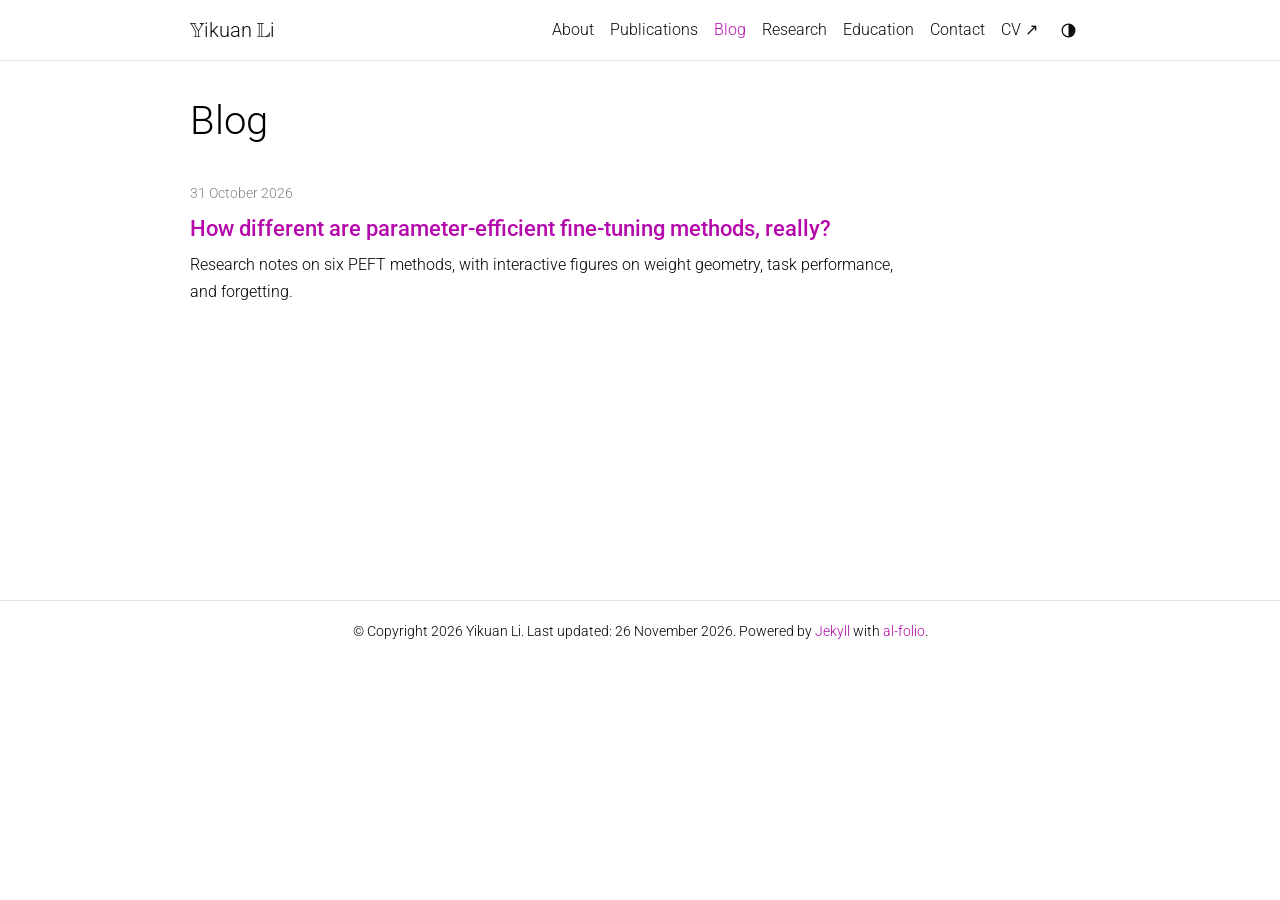
==== commit f5498aa8: "Graduate opportunities update 2026-11-26" ====
--- a/blog/index.html
+++ b/blog/index.html
@@ -4,7 +4,7 @@
   }
 </style> <link rel="stylesheet" href="/assets/css/tailwind.css?v=50c64c15cbb9fd1ce6056fdb8bcb4b62"> <link defer rel="stylesheet" href="/assets/css/jekyll-pygments-themes-github.css?v=591dab5a4e56573bf4ef7fd332894c99" media="" id="highlight_theme_light"> <link rel="shortcut icon" href="/assets/img/favicon.svg?v=a6e8f90758113d9f0fc6253f316c6c0c"> <link rel="stylesheet" href="/assets/css/main.css?v=3116ba77db9ee1581d05bb3e86fbf7f1"> <link rel="canonical" href="https://kuaaannn.github.io/blog/"> <script src="/assets/js/theme.js?v=5286c3e4c334d0ecb8fc0c40ff4fa7ec"></script> <link defer rel="stylesheet" href="/assets/css/jekyll-pygments-themes-native.css?v=5847e5ed4a4568527aa6cfab446049ca" media="none" id="highlight_theme_dark"> <script>
     initTheme();
-  </script> <link rel="stylesheet" href="/assets/css/site.css?v=a1cd5d10ebbd7c1ac195c4e459d52223"> <script defer src="/assets/js/site.js?v=5c3663d835994f25e3c44d00c64a2917"></script> </head> <body class="fixed-top-nav sticky-bottom-footer"> <a class="skip-link" href="#main">Skip to content</a> <header> <nav id="navbar" class="navbar navbar-light navbar-expand-sm fixed-top" aria-label="Main navigation"> <div class="container"> <a class="navbar-brand title" href="/" aria-label="Yikuan Li"><span class="mathbb-initial"><span class="mathbb-initial-text">Y</span><svg xmlns="http://www.w3.org/2000/svg" viewbox="4 18.416 27.127 27.168" aria-hidden="true" focusable="false"><path d="M19.983 32.297 14.629 22.7C14.431 22.422 13.994 21.629 13.836 21.312C13.479 20.717 13.479 20.637 13.32 20.003C13.796 19.844 13.875 19.805 14.431 19.805C14.748 19.805 15.422 19.805 15.422 19.13C15.422 18.416 14.827 18.416 14.113 18.416H5.348C4.635 18.416 4 18.416 4 19.13C4 19.765 4.674 19.805 4.912 19.805C5.745 19.844 5.824 20.042 6.419 21.074L14.351 35.153V41.419C14.351 43.918 14.034 44.156 11.694 44.195C11.416 44.195 10.663 44.195 10.663 44.87C10.663 45.584 11.297 45.584 12.011 45.584H23.195C23.909 45.584 24.504 45.584 24.504 44.87C24.504 44.195 23.83 44.195 23.314 44.195C21.093 44.195 20.816 43.759 20.816 41.419V33.527L25.972 25.198C27.598 22.62 29.184 20.082 30.374 19.805C30.652 19.765 31.127 19.646 31.127 19.13C31.127 18.416 30.533 18.416 29.819 18.416H23.751C23.037 18.416 22.402 18.416 22.402 19.13C22.402 19.725 22.997 19.765 23.275 19.805C25.258 20.042 25.615 21.827 25.615 22.422C25.615 22.779 25.496 23.414 25.099 24.048ZM28.034 19.805C27.875 20.003 27.042 21.034 26.844 21.312C26.686 20.796 26.408 20.201 26.051 19.805ZM15.303 44.195C15.739 43.323 15.739 41.935 15.739 41.499V34.796L7.331 19.805H11.972C11.932 20.399 11.932 20.677 12.606 22.025C12.924 22.62 13.796 24.088 14.113 24.683C14.827 25.952 18.674 32.853 19.428 34.082V41.499C19.428 41.975 19.428 43.323 19.864 44.195Z"></path></svg></span>ikuan <span class="mathbb-initial mathbb-initial-l"><span class="mathbb-initial-text">L</span><svg xmlns="http://www.w3.org/2000/svg" viewbox="35.212 18.416 24.788 27.168" aria-hidden="true" focusable="false"><path d="M45.008 22.065C45.008 20.122 45.127 19.805 47.19 19.805C47.626 19.805 48.3 19.805 48.3 19.13C48.3 18.416 47.705 18.416 46.992 18.416H36.561C35.847 18.416 35.212 18.416 35.212 19.13C35.212 19.805 35.966 19.805 36.283 19.805C38.544 19.805 38.703 20.122 38.703 22.065V41.935C38.703 43.799 38.584 44.195 36.482 44.195C35.887 44.195 35.212 44.195 35.212 44.87C35.212 45.584 35.847 45.584 36.561 45.584H57.581C58.334 45.584 58.691 45.584 58.85 45.068C58.89 44.949 60 37.572 60 37.414C60 36.977 59.643 36.7 59.326 36.7C59.008 36.7 58.691 36.938 58.612 37.255C58.374 38.405 57.938 40.348 54.646 42.411C52.108 44.037 50.085 44.195 48.776 44.195H46.714C45.762 44.195 45.008 44.195 45.008 41.538ZM40.091 21.986C40.091 21.51 40.091 20.518 39.773 19.805H43.938C43.62 20.518 43.62 21.47 43.62 21.986V41.618C43.62 43.045 43.898 43.839 44.057 44.195H39.773C40.091 43.482 40.091 42.49 40.091 42.014ZM57.581 44.195H54.487V44.156C56.272 43.164 57.303 42.173 57.977 41.499Z"></path></svg></span>i</a> <button class="navbar-toggler collapsed navbar-toggler-main" type="button" data-nav-toggle="navbarNav" aria-controls="navbarNav" aria-expanded="false" aria-label="Toggle navigation"> <span class="icon-bar top-bar"></span> <span class="icon-bar middle-bar"></span> <span class="icon-bar bottom-bar"></span> </button> <div class="collapse navbar-collapse navbar-collapse-main" id="navbarNav"> <ul class="navbar-nav navbar-menu-list flex-nowrap"> <li class="nav-item"><a class="nav-link" href="/#about">About</a></li> <li class="nav-item"><a class="nav-link" href="/#publications">Publications</a></li> <li class="nav-item"><a class="nav-link" href="/blog/" aria-current="page">Blog</a></li> <li class="nav-item"><a class="nav-link" href="/#research">Research</a></li> <li class="nav-item"><a class="nav-link" href="/#education">Education</a></li> <li class="nav-item"><a class="nav-link" href="/#contact">Contact</a></li> <li class="nav-item"><a class="nav-link" href="/yikuan_li_cv.pdf" target="_blank" rel="noopener" aria-label="View CV (PDF)" title="View CV (PDF)">CV <span aria-hidden="true">↗</span></a></li> <li class="toggle-container"> <button id="light-toggle" type="button" title="Change color theme" aria-label="Change color theme"> <svg id="light-toggle-system" viewbox="0 0 24 24" aria-hidden="true"><circle cx="12" cy="12" r="8"></circle><path d="M12 4a8 8 0 0 1 0 16z" fill="currentColor" stroke="none"></path></svg> <svg id="light-toggle-dark" viewbox="0 0 24 24" aria-hidden="true"><path d="M20 15.1A8.4 8.4 0 0 1 8.9 4a8.4 8.4 0 1 0 11.1 11.1Z"></path></svg> <svg id="light-toggle-light" viewbox="0 0 24 24" aria-hidden="true"><circle cx="12" cy="12" r="4"></circle><path d="M12 2v2m0 16v2M2 12h2m16 0h2M4.9 4.9l1.4 1.4m11.4 11.4 1.4 1.4M4.9 19.1l1.4-1.4M17.7 6.3l1.4-1.4"></path></svg> </button> </li> </ul> </div> </div> </nav> </header> <div class="container mt-5" role="main"> <div class="post blog-index" id="top"> <header class="post-header"><h1 class="post-title">Blog</h1></header> <article id="main"><ul class="blog-post-list"> <li> <time datetime="2026-10-31">31 October 2026</time> <h2><a href="/peft-methods/">How different are parameter-efficient fine-tuning methods, really?</a></h2> <p>Research notes on six PEFT methods, with interactive figures on weight geometry, task performance, and forgetting.</p> </li> </ul> </article> </div> </div> <footer class="sticky-bottom mt-5" role="contentinfo"> <div class="container"> © Copyright 2026 Yikuan Li. Last updated: 1 November 2026. Powered by <a href="https://jekyllrb.com/" rel="external nofollow noopener" target="_blank">Jekyll</a> with <a href="https://github.com/alshedivat/al-folio" rel="external nofollow noopener" target="_blank">al-folio</a>. </div> </footer> <script>
+  </script> <link rel="stylesheet" href="/assets/css/site.css?v=2a68c6dbdc2234f43de0496fd69f45b0"> <script defer src="/assets/js/site.js?v=5c3663d835994f25e3c44d00c64a2917"></script> </head> <body class="fixed-top-nav sticky-bottom-footer"> <a class="skip-link" href="#main">Skip to content</a> <header> <nav id="navbar" class="navbar navbar-light navbar-expand-sm fixed-top" aria-label="Main navigation"> <div class="container"> <a class="navbar-brand title" href="/" aria-label="Yikuan Li"><span class="mathbb-initial"><span class="mathbb-initial-text">Y</span><svg xmlns="http://www.w3.org/2000/svg" viewbox="4 18.416 27.127 27.168" aria-hidden="true" focusable="false"><path d="M19.983 32.297 14.629 22.7C14.431 22.422 13.994 21.629 13.836 21.312C13.479 20.717 13.479 20.637 13.32 20.003C13.796 19.844 13.875 19.805 14.431 19.805C14.748 19.805 15.422 19.805 15.422 19.13C15.422 18.416 14.827 18.416 14.113 18.416H5.348C4.635 18.416 4 18.416 4 19.13C4 19.765 4.674 19.805 4.912 19.805C5.745 19.844 5.824 20.042 6.419 21.074L14.351 35.153V41.419C14.351 43.918 14.034 44.156 11.694 44.195C11.416 44.195 10.663 44.195 10.663 44.87C10.663 45.584 11.297 45.584 12.011 45.584H23.195C23.909 45.584 24.504 45.584 24.504 44.87C24.504 44.195 23.83 44.195 23.314 44.195C21.093 44.195 20.816 43.759 20.816 41.419V33.527L25.972 25.198C27.598 22.62 29.184 20.082 30.374 19.805C30.652 19.765 31.127 19.646 31.127 19.13C31.127 18.416 30.533 18.416 29.819 18.416H23.751C23.037 18.416 22.402 18.416 22.402 19.13C22.402 19.725 22.997 19.765 23.275 19.805C25.258 20.042 25.615 21.827 25.615 22.422C25.615 22.779 25.496 23.414 25.099 24.048ZM28.034 19.805C27.875 20.003 27.042 21.034 26.844 21.312C26.686 20.796 26.408 20.201 26.051 19.805ZM15.303 44.195C15.739 43.323 15.739 41.935 15.739 41.499V34.796L7.331 19.805H11.972C11.932 20.399 11.932 20.677 12.606 22.025C12.924 22.62 13.796 24.088 14.113 24.683C14.827 25.952 18.674 32.853 19.428 34.082V41.499C19.428 41.975 19.428 43.323 19.864 44.195Z"></path></svg></span>ikuan <span class="mathbb-initial mathbb-initial-l"><span class="mathbb-initial-text">L</span><svg xmlns="http://www.w3.org/2000/svg" viewbox="35.212 18.416 24.788 27.168" aria-hidden="true" focusable="false"><path d="M45.008 22.065C45.008 20.122 45.127 19.805 47.19 19.805C47.626 19.805 48.3 19.805 48.3 19.13C48.3 18.416 47.705 18.416 46.992 18.416H36.561C35.847 18.416 35.212 18.416 35.212 19.13C35.212 19.805 35.966 19.805 36.283 19.805C38.544 19.805 38.703 20.122 38.703 22.065V41.935C38.703 43.799 38.584 44.195 36.482 44.195C35.887 44.195 35.212 44.195 35.212 44.87C35.212 45.584 35.847 45.584 36.561 45.584H57.581C58.334 45.584 58.691 45.584 58.85 45.068C58.89 44.949 60 37.572 60 37.414C60 36.977 59.643 36.7 59.326 36.7C59.008 36.7 58.691 36.938 58.612 37.255C58.374 38.405 57.938 40.348 54.646 42.411C52.108 44.037 50.085 44.195 48.776 44.195H46.714C45.762 44.195 45.008 44.195 45.008 41.538ZM40.091 21.986C40.091 21.51 40.091 20.518 39.773 19.805H43.938C43.62 20.518 43.62 21.47 43.62 21.986V41.618C43.62 43.045 43.898 43.839 44.057 44.195H39.773C40.091 43.482 40.091 42.49 40.091 42.014ZM57.581 44.195H54.487V44.156C56.272 43.164 57.303 42.173 57.977 41.499Z"></path></svg></span>i</a> <button class="navbar-toggler collapsed navbar-toggler-main" type="button" data-nav-toggle="navbarNav" aria-controls="navbarNav" aria-expanded="false" aria-label="Toggle navigation"> <span class="icon-bar top-bar"></span> <span class="icon-bar middle-bar"></span> <span class="icon-bar bottom-bar"></span> </button> <div class="collapse navbar-collapse navbar-collapse-main" id="navbarNav"> <ul class="navbar-nav navbar-menu-list flex-nowrap"> <li class="nav-item"><a class="nav-link" href="/#about">About</a></li> <li class="nav-item"><a class="nav-link" href="/#publications">Publications</a></li> <li class="nav-item"><a class="nav-link" href="/blog/" aria-current="page">Blog</a></li> <li class="nav-item"><a class="nav-link" href="/#research">Research</a></li> <li class="nav-item"><a class="nav-link" href="/#education">Education</a></li> <li class="nav-item"><a class="nav-link" href="/#contact">Contact</a></li> <li class="nav-item"><a class="nav-link" href="/yikuan_li_cv.pdf" target="_blank" rel="noopener" aria-label="View CV (PDF)" title="View CV (PDF)">CV <span aria-hidden="true">↗</span></a></li> <li class="toggle-container"> <button id="light-toggle" type="button" title="Change color theme" aria-label="Change color theme"> <svg id="light-toggle-system" viewbox="0 0 24 24" aria-hidden="true"><circle cx="12" cy="12" r="8"></circle><path d="M12 4a8 8 0 0 1 0 16z" fill="currentColor" stroke="none"></path></svg> <svg id="light-toggle-dark" viewbox="0 0 24 24" aria-hidden="true"><path d="M20 15.1A8.4 8.4 0 0 1 8.9 4a8.4 8.4 0 1 0 11.1 11.1Z"></path></svg> <svg id="light-toggle-light" viewbox="0 0 24 24" aria-hidden="true"><circle cx="12" cy="12" r="4"></circle><path d="M12 2v2m0 16v2M2 12h2m16 0h2M4.9 4.9l1.4 1.4m11.4 11.4 1.4 1.4M4.9 19.1l1.4-1.4M17.7 6.3l1.4-1.4"></path></svg> </button> </li> </ul> </div> </div> </nav> </header> <div class="container mt-5" role="main"> <div class="post blog-index" id="top"> <header class="post-header"><h1 class="post-title">Blog</h1></header> <article id="main"><ul class="blog-post-list"> <li> <time datetime="2026-10-31">31 October 2026</time> <h2><a href="/peft-methods/">How different are parameter-efficient fine-tuning methods, really?</a></h2> <p>Research notes on six PEFT methods, with interactive figures on weight geometry, task performance, and forgetting.</p> </li> </ul> </article> </div> </div> <footer class="sticky-bottom mt-5" role="contentinfo"> <div class="container"> © Copyright 2026 Yikuan Li. Last updated: 26 November 2026. Powered by <a href="https://jekyllrb.com/" rel="external nofollow noopener" target="_blank">Jekyll</a> with <a href="https://github.com/alshedivat/al-folio" rel="external nofollow noopener" target="_blank">al-folio</a>. </div> </footer> <script>
   window.alFolio = {
     compatBootstrap: false
   };
--- a/assets/css/site.css
+++ b/assets/css/site.css
@@ -39,6 +39,9 @@
 .social-link:hover { background: var(--global-code-bg-color); text-decoration: none; }
 .research-focus { max-width: 70ch; }
 .academic-section { clear: both; margin-top: 1.25rem; }
+.graduate-opportunities { color: #c62828; }
+.academic-home .graduate-opportunities p, .academic-home .graduate-opportunities strong { color: inherit; }
+html[data-theme="dark"] .graduate-opportunities { color: #ff8a80; }
 .academic-section h2, .about-section h2 { font-size: 1.625rem; margin-bottom: .625rem; }
 .academic-section h3 { font-size: 1.0625rem; font-weight: 500; margin-top: .75rem; margin-bottom: .375rem; }
 .academic-section h2 + h3 { margin-top: 0; }
